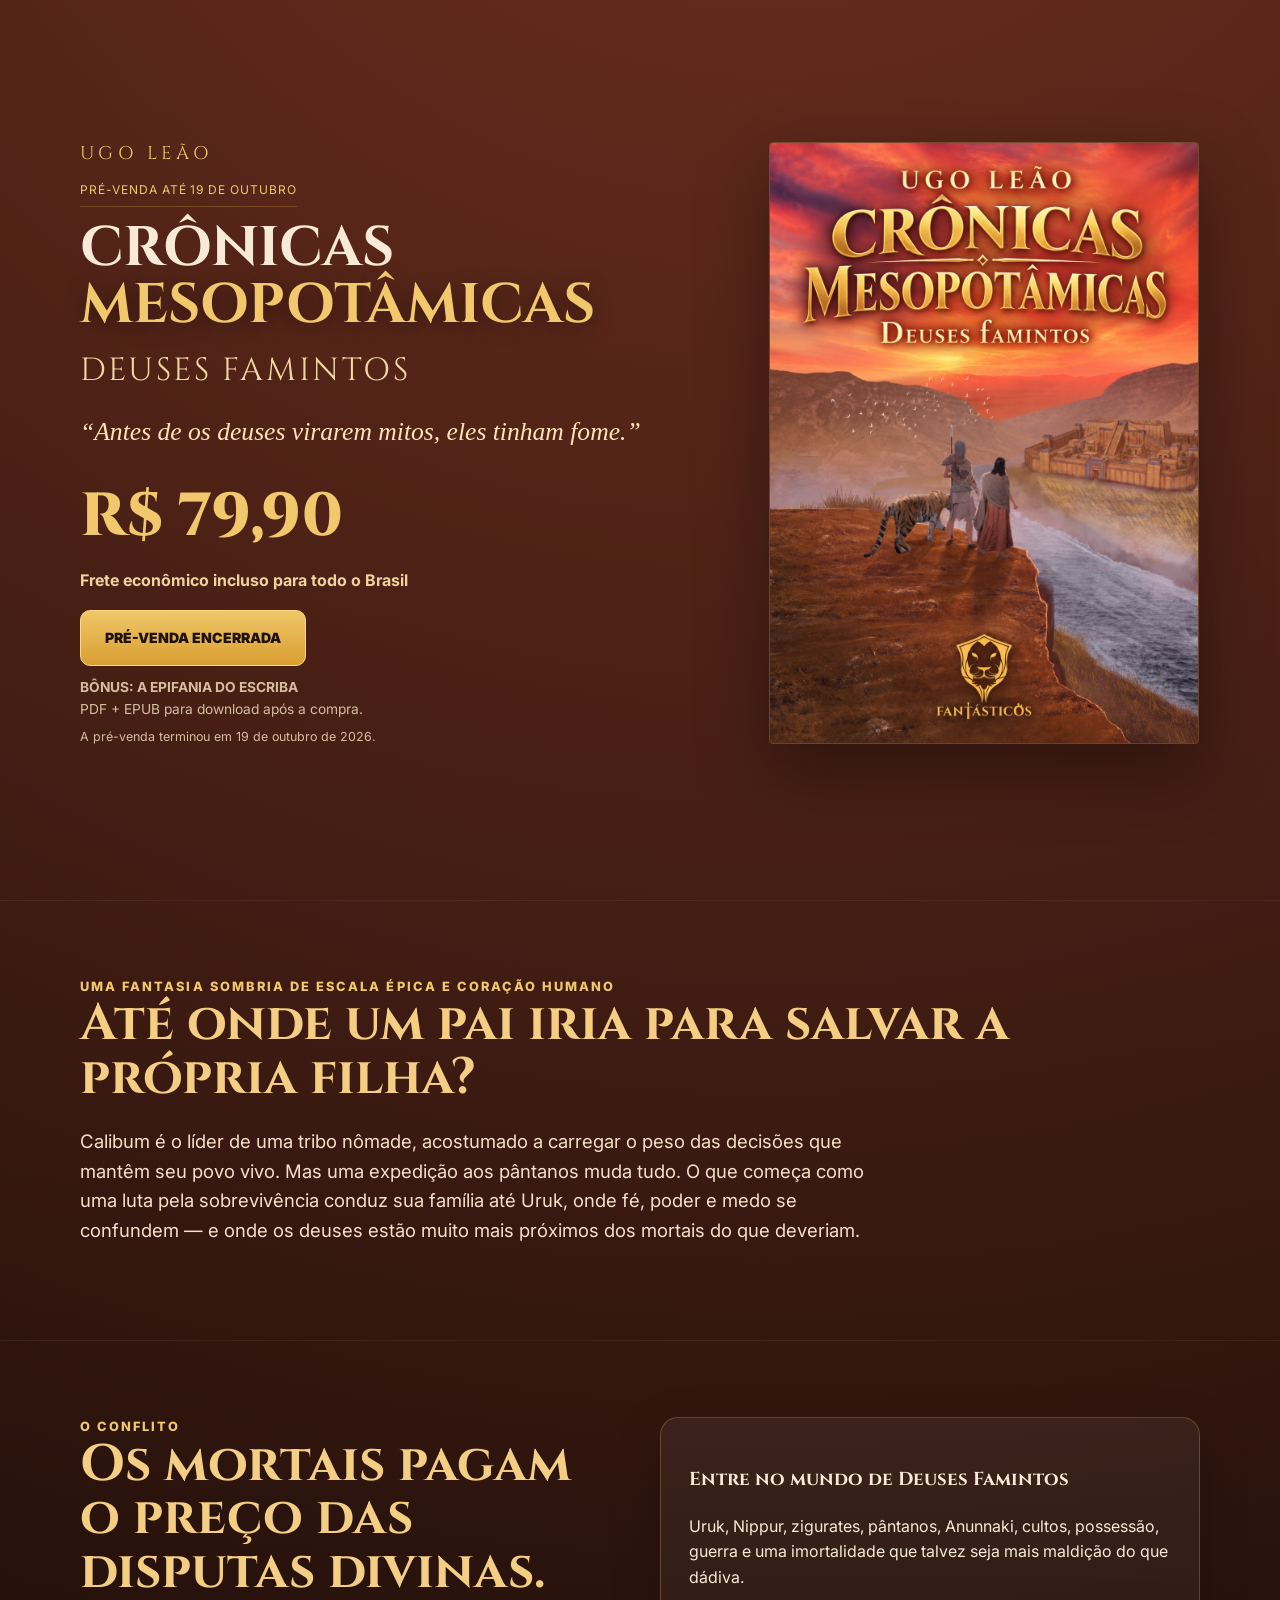
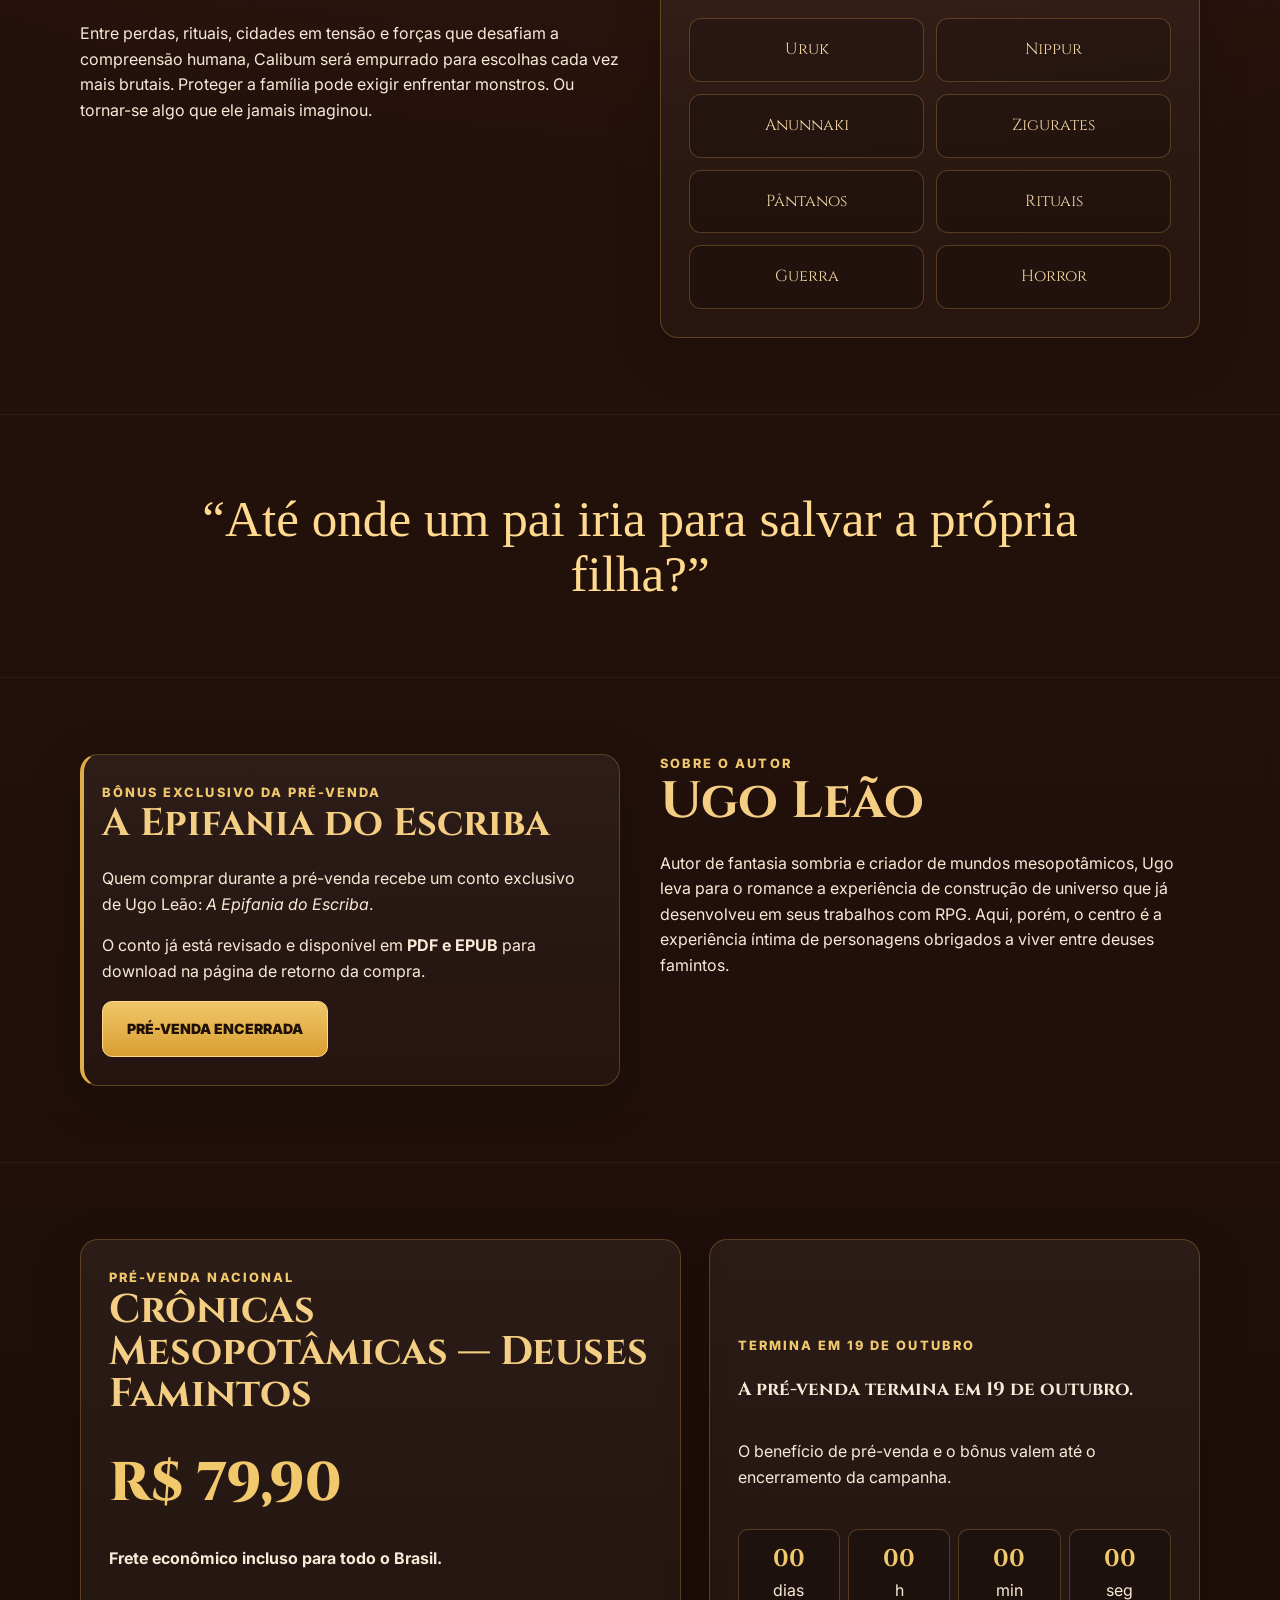
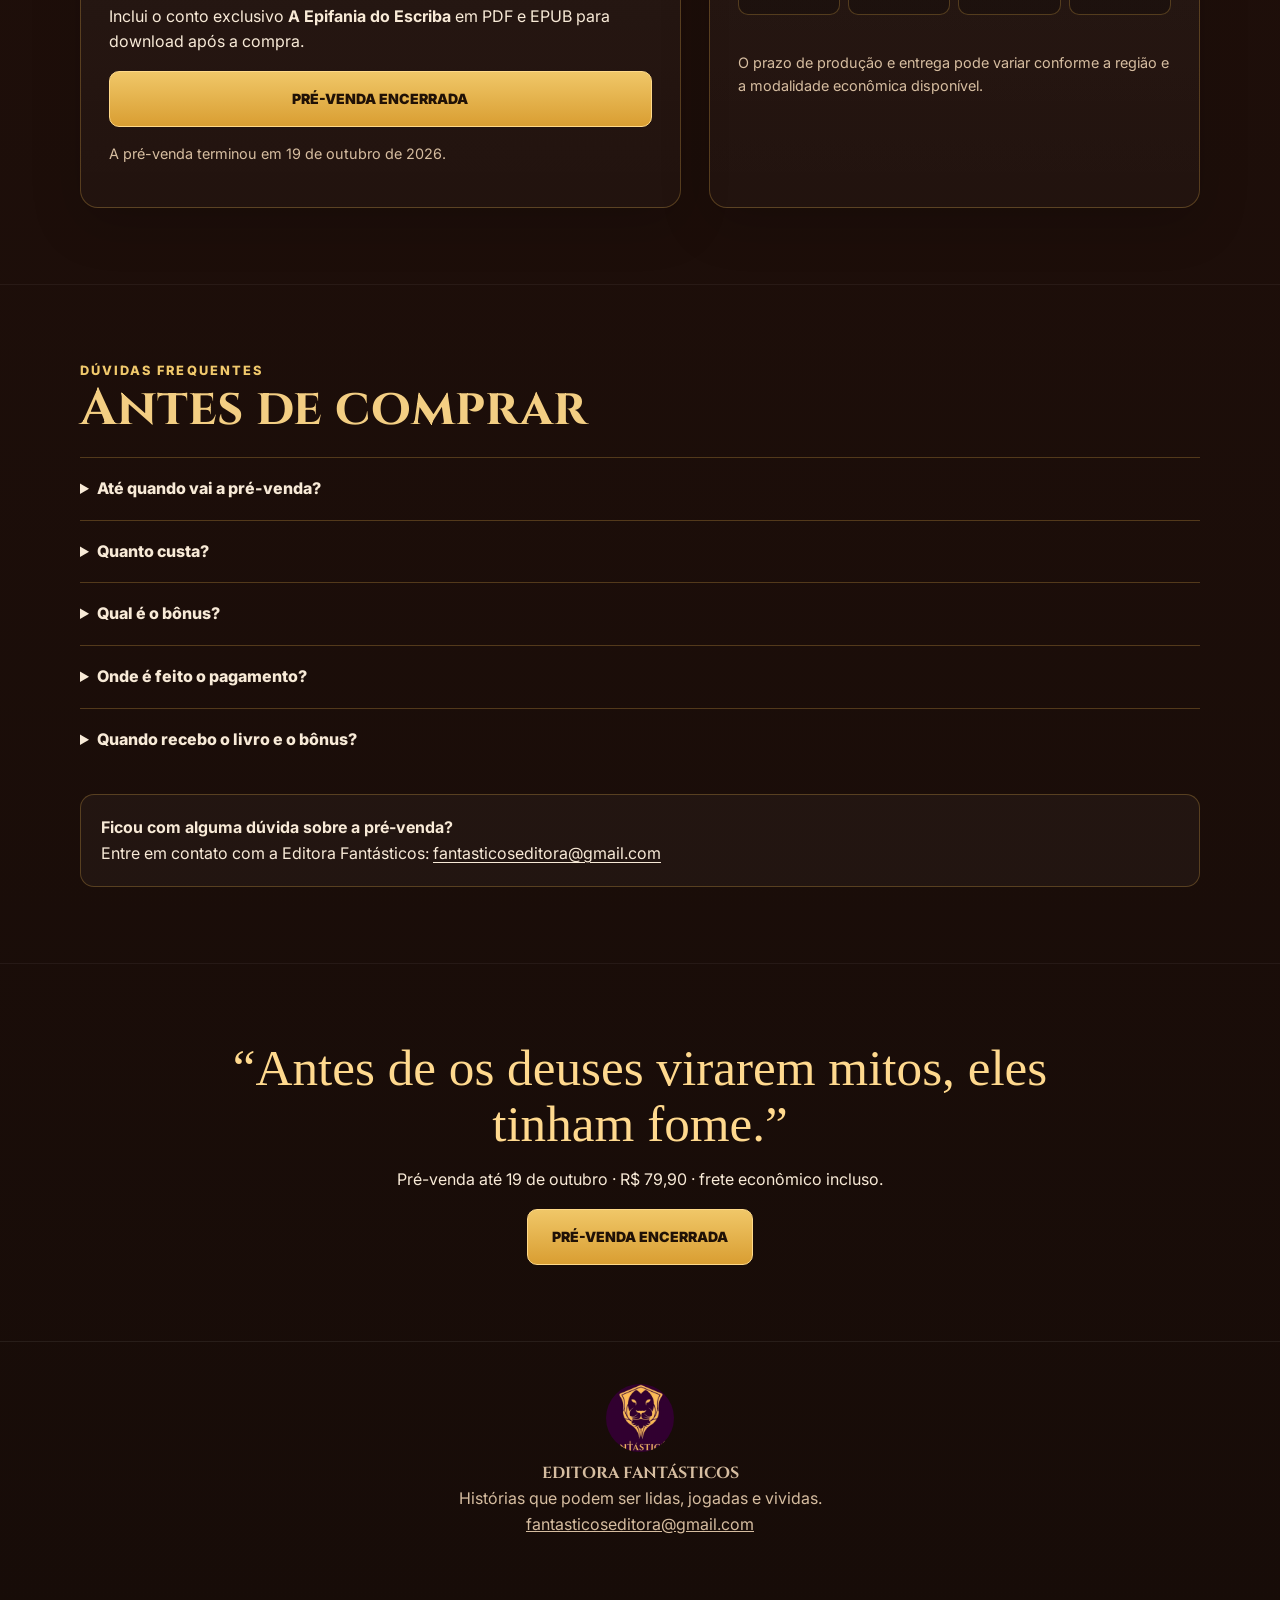
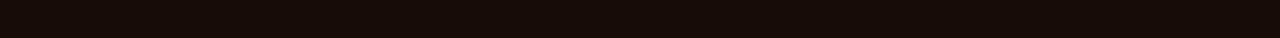
==== cronicas-mesopotamicas/index.html @ 2dbb1369 "Ativa checkout Mercado Pago e publica bônus revisado em PDF e EPUB" ====
<!doctype html>
<html lang="pt-BR">
<head>
  <meta charset="utf-8">
  <meta name="viewport" content="width=device-width,initial-scale=1">
  <title>Crônicas Mesopotâmicas — Deuses Famintos | Pré-venda</title>
  <meta name="description" content="Pré-venda de Crônicas Mesopotâmicas: Deuses Famintos, de Ugo Leão. R$ 79,90 com frete econômico incluso para todo o Brasil e conto exclusivo A Epifania do Escriba.">
  <meta property="og:title" content="Crônicas Mesopotâmicas — Deuses Famintos | Pré-venda">
  <meta property="og:description" content="Antes de os deuses virarem mitos, eles tinham fome. Pré-venda até 19 de outubro, com frete econômico incluso e conto exclusivo.">
  <meta property="og:type" content="website">
  <meta property="og:image" content="https://fantasticoseditora.github.io/livros/cronicas-mesopotamicas/referencias-oficiais/capa-aprovada-cronicas-mesopotamicas.png">
  <link rel="canonical" href="https://fantasticoseditora.github.io/livros/cronicas-mesopotamicas/">
  <meta property="og:url" content="https://fantasticoseditora.github.io/livros/cronicas-mesopotamicas/">
  <meta property="og:locale" content="pt_BR">
  <meta property="og:image:alt" content="Capa aprovada de Crônicas Mesopotâmicas — Deuses Famintos, de Ugo Leão">
  <meta name="twitter:card" content="summary_large_image">
  <link rel="icon" type="image/jpeg" href="./referencias-oficiais/logo-fantasticos-original.jpg">
  <link rel="stylesheet" href="./assets/styles.css">
</head>
<body>
  <header class="hero">
    <div class="wrap hero-grid">
      <div class="hero-copy">
        <div class="eyebrow author">UGO LEÃO</div>
        <p class="presale">PRÉ-VENDA ATÉ 19 DE OUTUBRO</p>
        <h1>Crônicas <span>Mesopotâmicas</span></h1>
        <p class="series">Deuses Famintos</p>
        <p class="hook">“Antes de os deuses virarem mitos, eles tinham fome.”</p>
        
        <div class="price">R$ 79,90</div>
        <div class="frete">Frete econômico incluso para todo o Brasil</div>
        <a class="cta" data-buy data-label="GARANTIR MEU EXEMPLAR — R$ 79,90" href="https://mpago.la/2rBm8qQ">GARANTIR MEU EXEMPLAR — R$ 79,90</a>
        <div class="subcta"><strong>BÔNUS: A EPIFANIA DO ESCRIBA</strong><br>PDF + EPUB para download após a compra.</div>
        <p class="hero-status" data-payment-status>Pagamento pelo Mercado Pago.</p>
      </div>
      <img width="1060" height="1484" fetchpriority="high" decoding="async" class="cover" src="./referencias-oficiais/capa-aprovada-cronicas-mesopotamicas.png" alt="Capa de Crônicas Mesopotâmicas — Deuses Famintos, de Ugo Leão">
    </div>
  </header>

  <main>
    <section>
      <div class="wrap">
        <div class="eyebrow">Uma fantasia sombria de escala épica e coração humano</div>
        <h2 class="section-title">Até onde um pai iria para salvar a própria filha?</h2>
        <p class="lead">Calibum é o líder de uma tribo nômade, acostumado a carregar o peso das decisões que mantêm seu povo vivo. Mas uma expedição aos pântanos muda tudo. O que começa como uma luta pela sobrevivência conduz sua família até Uruk, onde fé, poder e medo se confundem — e onde os deuses estão muito mais próximos dos mortais do que deveriam.</p>
      </div>
    </section>

    <section>
      <div class="wrap two">
        <div>
          <div class="eyebrow">O conflito</div>
          <h2 class="section-title">Os mortais pagam o preço das disputas divinas.</h2>
          <p>Entre perdas, rituais, cidades em tensão e forças que desafiam a compreensão humana, Calibum será empurrado para escolhas cada vez mais brutais. Proteger a família pode exigir enfrentar monstros. Ou tornar-se algo que ele jamais imaginou.</p>
        </div>
        <div class="card">
          <h3>Entre no mundo de Deuses Famintos</h3>
          <p>Uruk, Nippur, zigurates, pântanos, Anunnaki, cultos, possessão, guerra e uma imortalidade que talvez seja mais maldição do que dádiva.</p>
          <div class="world"><div>Uruk</div><div>Nippur</div><div>Anunnaki</div><div>Zigurates</div><div>Pântanos</div><div>Rituais</div><div>Guerra</div><div>Horror</div></div>
        </div>
      </div>
    </section>

    <section>
      <div class="wrap"><p class="quote">“Até onde um pai iria para salvar a própria filha?”</p></div>
    </section>

    <section>
      <div class="wrap two">
        <div class="card bonus">
          <div class="eyebrow">Bônus exclusivo da pré-venda</div>
          <h2 class="section-title" style="font-size:2.4rem">A Epifania do Escriba</h2>
          <p>Quem comprar durante a pré-venda recebe um conto exclusivo de Ugo Leão: <em>A Epifania do Escriba</em>.</p>
          <p>O conto já está revisado e disponível em <strong>PDF e EPUB</strong> para download na página de retorno da compra.</p>
          <a class="cta" data-buy data-label="GARANTIR MEU EXEMPLAR — R$ 79,90" href="https://mpago.la/2rBm8qQ">GARANTIR MEU EXEMPLAR — R$ 79,90</a>
        </div>
        <div>
          <div class="eyebrow">Sobre o autor</div>
          <h2 class="section-title">Ugo Leão</h2>
          <p>Autor de fantasia sombria e criador de mundos mesopotâmicos, Ugo leva para o romance a experiência de construção de universo que já desenvolveu em seus trabalhos com RPG. Aqui, porém, o centro é a experiência íntima de personagens obrigados a viver entre deuses famintos.</p>
        </div>
      </div>
    </section>

    <section id="pagamento">
      <div class="wrap offer">
        <div class="card">
          <div class="eyebrow">Pré-venda nacional</div>
          <h2 class="section-title" style="font-size:2.5rem">Crônicas Mesopotâmicas — Deuses Famintos</h2>
          <div class="offer-price">R$ 79,90</div>
          <p><strong>Frete econômico incluso para todo o Brasil.</strong></p>
          <p>Inclui o conto exclusivo <strong>A Epifania do Escriba</strong> em PDF e EPUB para download após a compra.</p>
          <a class="cta" data-buy data-label="COMPRAR NA PRÉ-VENDA — R$ 79,90" href="https://mpago.la/2rBm8qQ">COMPRAR NA PRÉ-VENDA — R$ 79,90</a>
          <p class="notice" data-payment-status></p>
        </div>
        <div class="card">
          <div class="eyebrow">Termina em 19 de outubro</div>
          <h3>A pré-venda termina em 19 de outubro.</h3>
          <p>O benefício de pré-venda e o bônus valem até o encerramento da campanha.</p>
          <div class="countdown" aria-label="Contagem regressiva">
            <div class="timebox"><strong data-days>00</strong>dias</div>
            <div class="timebox"><strong data-hours>00</strong>h</div>
            <div class="timebox"><strong data-minutes>00</strong>min</div>
            <div class="timebox"><strong data-seconds>00</strong>seg</div>
          </div>
          <p class="notice">O prazo de produção e entrega pode variar conforme a região e a modalidade econômica disponível.</p>
        </div>
      </div>
    </section>

    <section class="faq">
      <div class="wrap">
        <div class="eyebrow">Dúvidas frequentes</div>
        <h2 class="section-title">Antes de comprar</h2>
        <details><summary>Até quando vai a pré-venda?</summary><p>Até 19 de outubro de 2026.</p></details>
        <details><summary>Quanto custa?</summary><p>R$ 79,90, com frete econômico incluso para todo o Brasil.</p></details>
        <details><summary>Qual é o bônus?</summary><p>O conto exclusivo <em>A Epifania do Escriba</em>, de Ugo Leão, em PDF e EPUB para download após a compra.</p></details>
        <details><summary>Onde é feito o pagamento?</summary><p>O pagamento será processado pelo Mercado Pago. Esta página não recebe nem armazena dados de cartão.</p></details>
        <details><summary>Quando recebo o livro e o bônus?</summary><p>O prazo de produção e entrega pode variar conforme a região e a modalidade econômica disponível. O conto já está disponível em PDF e EPUB na página de retorno da compra. Guarde o endereço dessa página para acessar os arquivos.</p></details>
        <div class="contact"><strong>Ficou com alguma dúvida sobre a pré-venda?</strong><br>Entre em contato com a Editora Fantásticos: <a href="mailto:fantasticoseditora@gmail.com">fantasticoseditora@gmail.com</a></div>
      </div>
    </section>

    <section>
      <div class="wrap" style="text-align:center">
        <p class="quote">“Antes de os deuses virarem mitos, eles tinham fome.”</p>
        <p>Pré-venda até 19 de outubro · R$ 79,90 · frete econômico incluso.</p>
        <a class="cta" data-buy data-label="QUERO ENTRAR EM CRÔNICAS MESOPOTÂMICAS" href="https://mpago.la/2rBm8qQ">QUERO ENTRAR EM CRÔNICAS MESOPOTÂMICAS</a>
      </div>
    </section>
  </main>

  <footer><div class="wrap"><img class="footer-logo" src="./referencias-oficiais/logo-fantasticos-original.jpg" width="68" height="68" alt="Logo original da Editora Fantásticos" loading="lazy"><br><strong class="cinzel">EDITORA FANTÁSTICOS</strong><br>Histórias que podem ser lidas, jogadas e vividas.<br><a href="mailto:fantasticoseditora@gmail.com">fantasticoseditora@gmail.com</a></div></footer>
  <div class="sticky"><a class="cta" data-buy data-label="COMPRAR — R$ 79,90" href="https://mpago.la/2rBm8qQ">COMPRAR — R$ 79,90</a></div>
  <script src="./assets/app.js"></script>
</body>
</html>
---- cronicas-mesopotamicas/assets/styles.css ----
@import url('https://fonts.googleapis.com/css2?family=Cinzel:wght@400;600;700;800&family=Inter:wght@400;500;600;700;800&display=swap');
:root{--bg:#170c08;--bg2:#2b130d;--paper:#f4e2c0;--text:#f8ead7;--muted:#d6bda0;--gold:#e0ad48;--gold2:#f1c96c;--rust:#a14325;--line:rgba(224,173,72,.28);--shadow:0 24px 70px rgba(0,0,0,.38)}
*{box-sizing:border-box}html{scroll-behavior:smooth}body{margin:0;background:radial-gradient(circle at 60% -10%,#713020 0,transparent 42%),linear-gradient(180deg,var(--bg2),var(--bg));color:var(--text);font-family:Inter,system-ui,sans-serif;line-height:1.6}a{color:inherit}.wrap{width:min(1120px,calc(100% - 32px));margin:auto}.cinzel,h1,h2,h3{font-family:Cinzel,Georgia,serif}.eyebrow{letter-spacing:.16em;text-transform:uppercase;color:var(--gold2);font-weight:800;font-size:.8rem}.hero{min-height:92vh;display:flex;align-items:center;padding:56px 0 72px}.hero-grid{display:grid;grid-template-columns:1.05fr .75fr;gap:56px;align-items:center}.hero h1{font-size:clamp(2.5rem,6vw,5.2rem);line-height:.92;margin:.35rem 0 .65rem;text-transform:uppercase;text-wrap:balance}.hero h1 span{display:block;color:var(--gold2);text-shadow:0 4px 20px rgba(0,0,0,.4)}.series{font-family:Cinzel,serif;font-size:clamp(1.25rem,2.5vw,2rem);color:#f3d7a3;margin:0 0 1rem}.hook{font-family:Georgia,serif;font-size:clamp(1.25rem,2.3vw,1.8rem);font-style:italic;max-width:680px;color:#ffe3b5}.meta-row{display:flex;flex-wrap:wrap;gap:10px;margin:24px 0 18px}.pill{border:1px solid var(--line);background:rgba(255,255,255,.04);padding:8px 12px;border-radius:999px;font-size:.92rem}.price{font-family:Cinzel,serif;font-size:clamp(2.1rem,5vw,3.8rem);font-weight:800;color:var(--gold2);margin:.3rem 0 0}.frete{font-weight:700;color:#f0d39e;margin:.1rem 0 1rem}.cta{display:inline-flex;align-items:center;justify-content:center;gap:10px;padding:16px 24px;border-radius:10px;background:linear-gradient(180deg,#f0c768,#d99e32);color:#201106;text-decoration:none;font-weight:900;border:1px solid #ffd989;box-shadow:0 12px 30px rgba(209,145,31,.25);transition:.2s transform,.2s filter}.cta:hover{transform:translateY(-2px);filter:brightness(1.06)}.cta[aria-disabled="true"]{opacity:.55;pointer-events:none;filter:grayscale(.15)}.subcta{font-size:.86rem;color:var(--muted);margin-top:10px}.cover{width:100%;max-width:430px;justify-self:center;border-radius:4px;box-shadow:var(--shadow);border:1px solid rgba(255,220,153,.18)}section{padding:76px 0;border-top:1px solid rgba(255,255,255,.05)}.section-title{font-size:clamp(2rem,4vw,3.4rem);line-height:1.05;margin:0 0 22px;color:#f3ce83}.lead{font-size:1.16rem;color:#f5e1c8;max-width:820px}.two{display:grid;grid-template-columns:1fr 1fr;gap:40px}.card{background:linear-gradient(180deg,rgba(255,255,255,.055),rgba(255,255,255,.025));border:1px solid var(--line);border-radius:18px;padding:28px;box-shadow:0 16px 50px rgba(0,0,0,.17)}.quote{font-family:Georgia,serif;font-size:clamp(1.9rem,4vw,3.5rem);line-height:1.08;text-align:center;max-width:900px;margin:0 auto;color:#ffd98e}.world{display:grid;grid-template-columns:repeat(4,1fr);gap:12px;margin-top:28px}.world div{padding:18px 14px;border:1px solid var(--line);border-radius:12px;text-align:center;background:rgba(0,0,0,.18);font-family:Cinzel,serif;color:#f2d6a4}.offer{display:grid;grid-template-columns:1.1fr .9fr;gap:28px;align-items:stretch}.offer .card{display:flex;flex-direction:column;justify-content:center}.offer-price{font-family:Cinzel,serif;font-size:3.4rem;color:var(--gold2);font-weight:800;margin:.2rem 0}.bonus{border-left:4px solid var(--gold);padding-left:18px}.countdown{display:flex;gap:12px;flex-wrap:wrap;margin:22px 0}.timebox{min-width:76px;padding:12px;border:1px solid var(--line);border-radius:10px;background:rgba(0,0,0,.2);text-align:center}.timebox strong{display:block;font-family:Cinzel,serif;font-size:1.5rem;color:var(--gold2)}.faq details{border-top:1px solid var(--line);padding:18px 0}.faq summary{cursor:pointer;font-weight:800}.contact{margin-top:24px;padding:20px;border:1px solid var(--line);border-radius:14px;background:rgba(255,255,255,.035)}footer{padding:42px 0 100px;border-top:1px solid rgba(255,255,255,.07);color:var(--muted);text-align:center}.sticky{display:none;position:fixed;left:12px;right:12px;bottom:12px;z-index:40}.sticky .cta{width:100%;box-shadow:0 10px 40px rgba(0,0,0,.45)}.notice{font-size:.9rem;color:var(--muted)}@media(max-width:820px){.hero{padding-top:32px}.hero-grid,.two,.offer{grid-template-columns:1fr}.hero-grid{gap:28px}.hero-copy{order:1}.cover{order:2;max-width:330px}.world{grid-template-columns:1fr 1fr}.sticky{display:block}footer{padding-bottom:110px}.hero h1{font-size:clamp(2.35rem,12vw,4rem)}}@media(max-width:430px){.wrap{width:min(100% - 22px,1120px)}.world{grid-template-columns:1fr}.cta{width:100%;padding:15px 16px}.meta-row{gap:7px}.pill{font-size:.8rem}.hero{min-height:auto}.cover{max-width:290px}}
/* Refinamentos de leitura, estados de compra e primeira tela. */
.hero h1{font-size:clamp(2rem,4.35vw,4rem);line-height:1.02}
.hero-grid{grid-template-columns:minmax(0,1.2fr) minmax(0,.8fr);gap:40px}
.hero{min-height:100svh;padding:30px 0 44px}
.hero-copy{min-width:0}
.author{font-family:Cinzel,Georgia,serif;font-weight:400;font-size:1.15rem;letter-spacing:.24em}
.presale{display:inline-block;color:var(--gold2);font-size:.75rem;letter-spacing:.08em;border-bottom:1px solid var(--line);padding-bottom:7px;margin:12px 0 8px}
.series{font-weight:400;letter-spacing:.08em;text-transform:uppercase}
.hook{margin:16px 0;font-size:clamp(1.2rem,2vw,1.7rem)}
.hero-status{font-size:.78rem;color:var(--muted);margin:7px 0 0}
.cta{font-size:.88rem;max-width:100%;text-align:center;min-height:52px}
.cta[aria-disabled="true"]{opacity:1;filter:none;cursor:default;pointer-events:auto;box-shadow:none}
.cta[aria-disabled="true"]:hover{transform:none;filter:none}
.cover{height:auto;display:block}
.footer-logo{object-fit:contain;border-radius:50%}
.contact a{overflow-wrap:anywhere;text-underline-offset:3px}
.card{min-width:0}
.section-title{overflow-wrap:break-word}
.world{grid-template-columns:repeat(2,minmax(0,1fr))}
.timebox{min-width:0;flex:1;padding:10px 8px}
.countdown{gap:8px;flex-wrap:nowrap}
.faq summary:focus-visible,a:focus-visible{outline:3px solid var(--gold2);outline-offset:5px}
.sticky{background:var(--bg);padding:6px;left:0;right:0;bottom:0;padding-bottom:max(6px,env(safe-area-inset-bottom));border-top:1px solid var(--line)}
@media(max-width:820px){
 .hero-grid,.two,.offer{grid-template-columns:minmax(0,1fr)}
 .hero h1{font-size:clamp(1.65rem,7.3vw,3.7rem)}
 .hero{min-height:auto;padding:22px 0 40px}
 .hero-grid{gap:30px}
 .hero-copy{order:1}
 .cover{order:2;max-width:300px}
 .author{font-size:1rem}
 .presale{margin:8px 0;font-size:.7rem}
 .series{font-size:1.15rem;margin-bottom:10px}
 .hook{font-size:1.18rem;line-height:1.4;margin:12px 0}
 .price{font-size:2.55rem;line-height:1.3}
 .frete{font-size:.84rem;line-height:1.4;margin:4px 0 12px;text-transform:uppercase}
 .subcta{font-size:.76rem;line-height:1.5;margin-top:10px}
 .card{padding:22px}
 section{padding:48px 0}
 .sticky{display:block}
 .world{grid-template-columns:repeat(2,minmax(0,1fr))}
}
@media(max-width:430px){
 .wrap{width:calc(100% - 32px)}
 .cta{font-size:.76rem;letter-spacing:0;padding:13px 10px}
 .cover{max-width:260px}
 .offer-price{font-size:2.8rem}
}
@media(prefers-reduced-motion:reduce){html{scroll-behavior:auto}.cta{transition:none}}
h1,h2,h3{font-weight:700}

.download-actions{display:flex;flex-wrap:wrap;justify-content:center;gap:14px;margin:28px 0}.download-actions .cta{flex:1 1 210px;max-width:320px;min-height:52px}
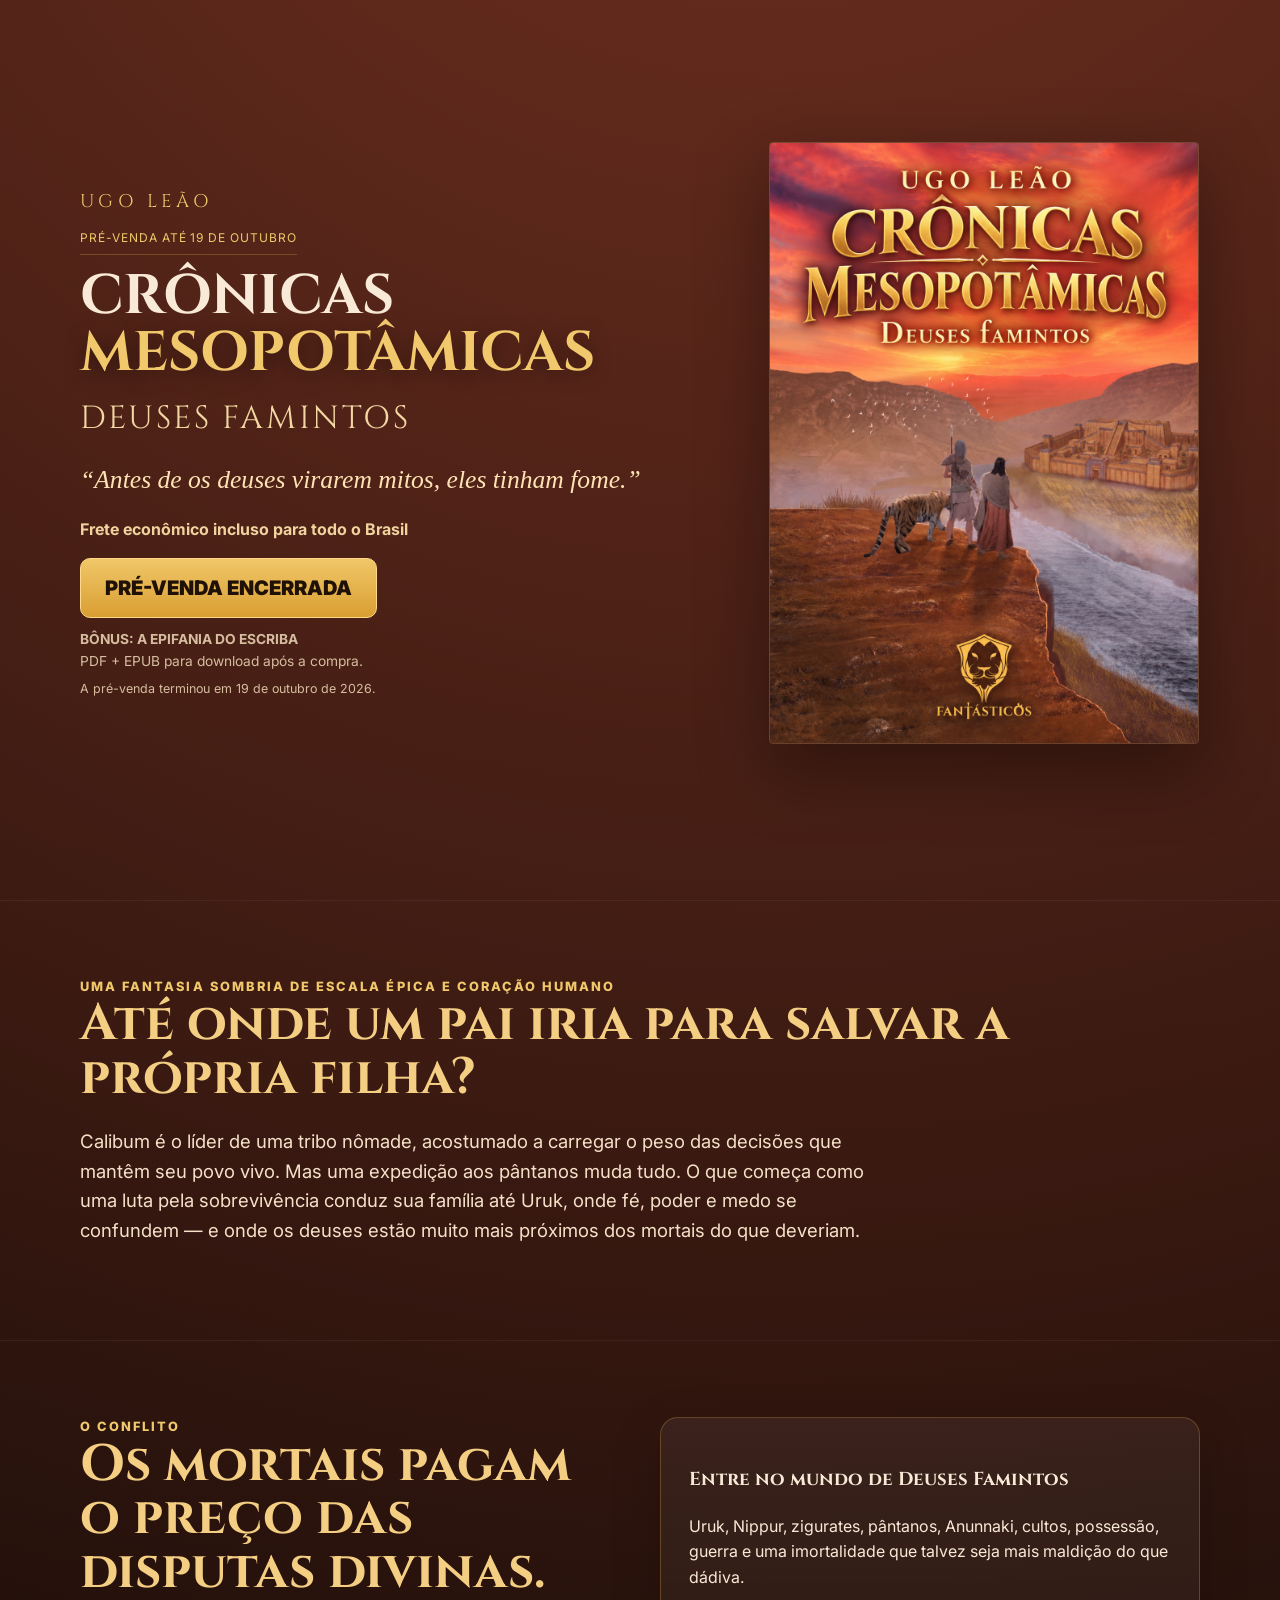
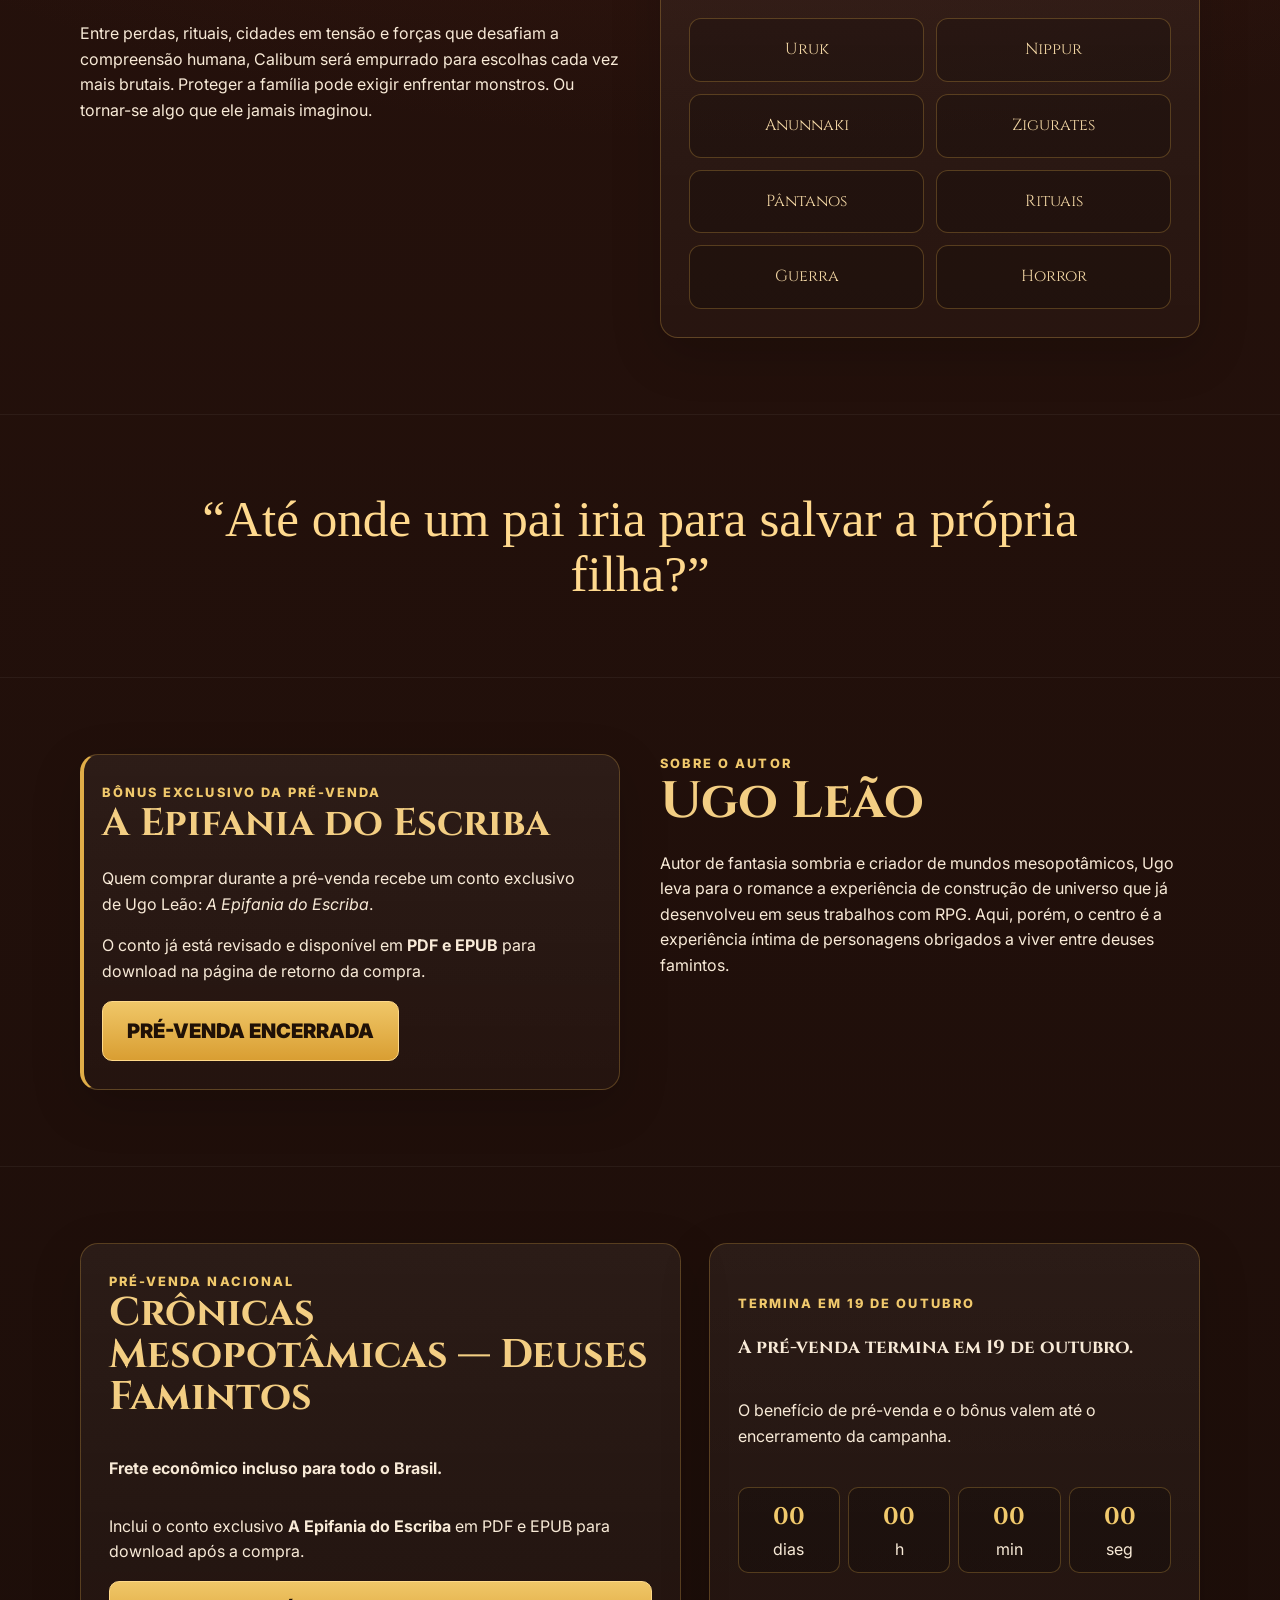
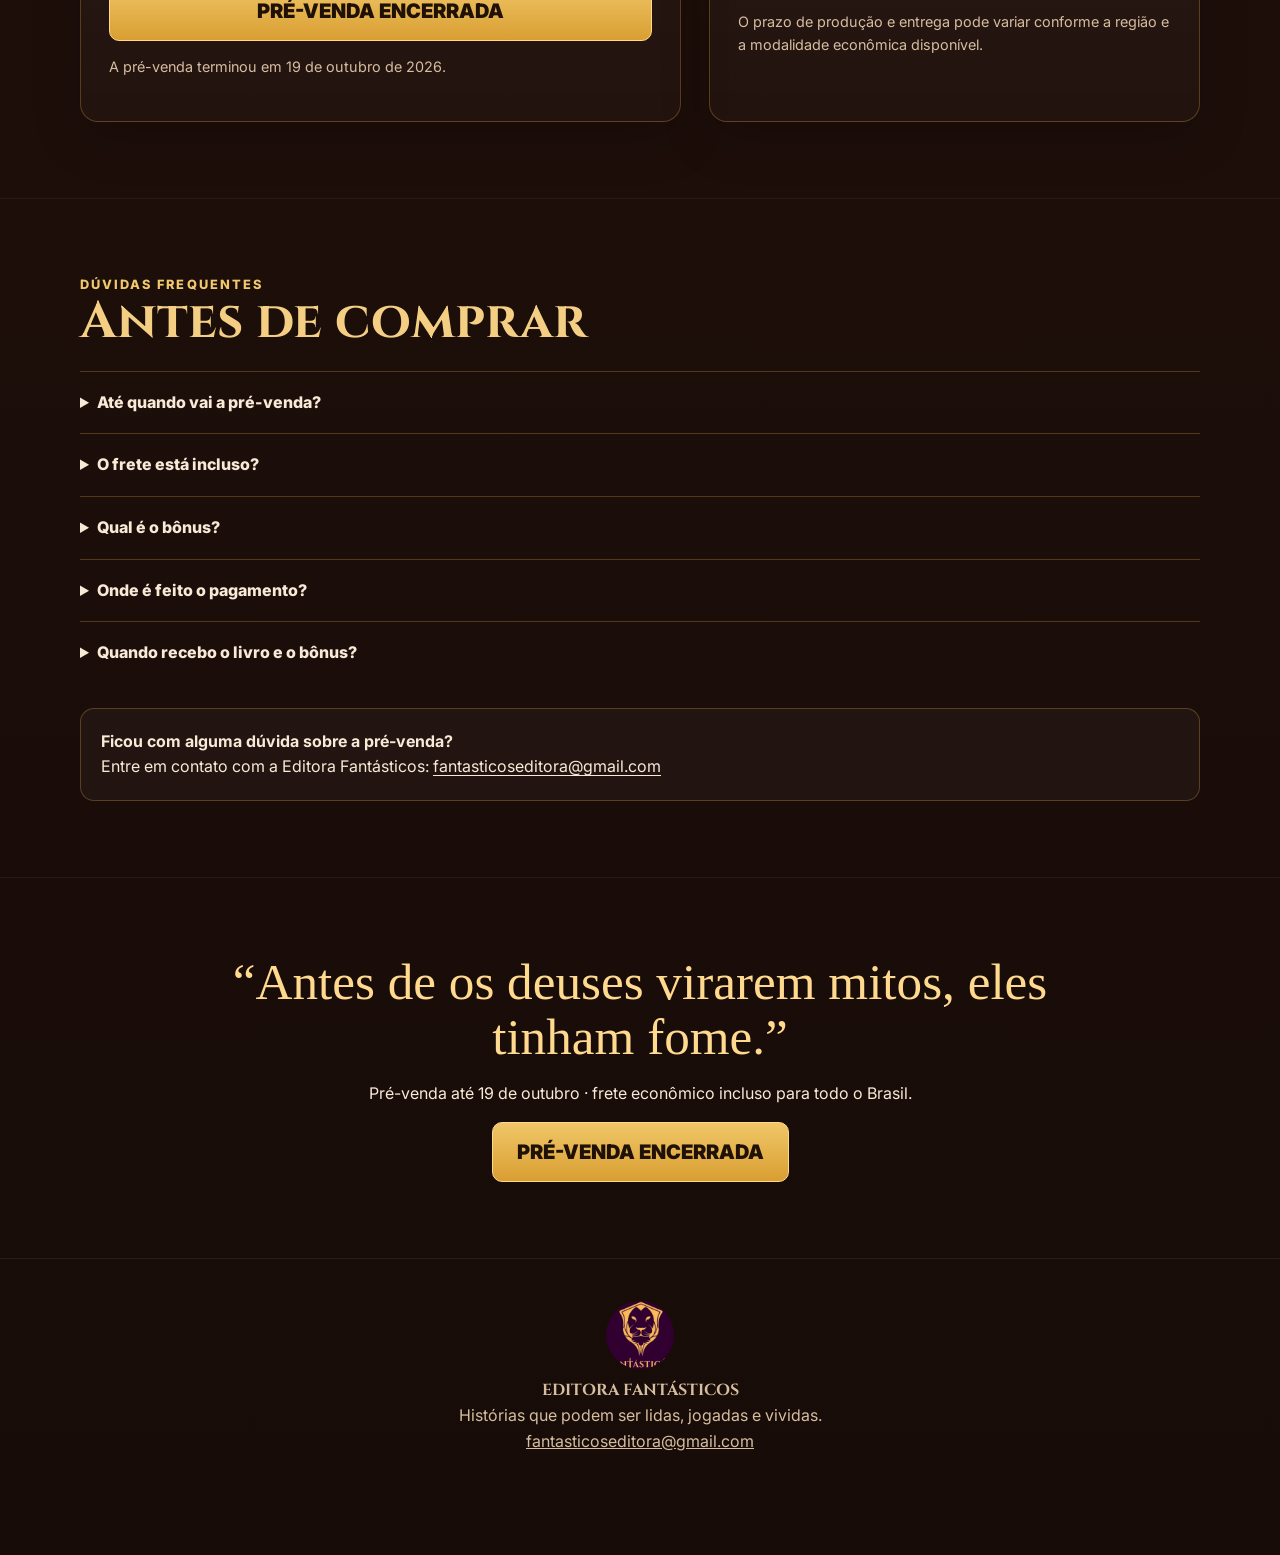
==== commit 8da91bb9: "Retira preços da landing e amplia fonte dos botões de compra" ====
--- a/cronicas-mesopotamicas/index.html
+++ b/cronicas-mesopotamicas/index.html
@@ -4,7 +4,7 @@
   <meta charset="utf-8">
   <meta name="viewport" content="width=device-width,initial-scale=1">
   <title>Crônicas Mesopotâmicas — Deuses Famintos | Pré-venda</title>
-  <meta name="description" content="Pré-venda de Crônicas Mesopotâmicas: Deuses Famintos, de Ugo Leão. R$ 79,90 com frete econômico incluso para todo o Brasil e conto exclusivo A Epifania do Escriba.">
+  <meta name="description" content="Pré-venda de Crônicas Mesopotâmicas: Deuses Famintos, de Ugo Leão, com frete econômico incluso para todo o Brasil e conto exclusivo A Epifania do Escriba.">
   <meta property="og:title" content="Crônicas Mesopotâmicas — Deuses Famintos | Pré-venda">
   <meta property="og:description" content="Antes de os deuses virarem mitos, eles tinham fome. Pré-venda até 19 de outubro, com frete econômico incluso e conto exclusivo.">
   <meta property="og:type" content="website">
@@ -15,7 +15,7 @@
   <meta property="og:image:alt" content="Capa aprovada de Crônicas Mesopotâmicas — Deuses Famintos, de Ugo Leão">
   <meta name="twitter:card" content="summary_large_image">
   <link rel="icon" type="image/jpeg" href="./referencias-oficiais/logo-fantasticos-original.jpg">
-  <link rel="stylesheet" href="./assets/styles.css">
+  <link rel="stylesheet" href="./assets/styles.css?v=20261007-3">
 </head>
 <body>
   <header class="hero">
@@ -27,9 +27,8 @@
         <p class="series">Deuses Famintos</p>
         <p class="hook">“Antes de os deuses virarem mitos, eles tinham fome.”</p>
         
-        <div class="price">R$ 79,90</div>
         <div class="frete">Frete econômico incluso para todo o Brasil</div>
-        <a class="cta" data-buy data-label="GARANTIR MEU EXEMPLAR — R$ 79,90" href="https://mpago.la/2rBm8qQ">GARANTIR MEU EXEMPLAR — R$ 79,90</a>
+        <a class="cta" data-buy data-label="GARANTIR MEU EXEMPLAR" href="https://mpago.la/2rBm8qQ">GARANTIR MEU EXEMPLAR</a>
         <div class="subcta"><strong>BÔNUS: A EPIFANIA DO ESCRIBA</strong><br>PDF + EPUB para download após a compra.</div>
         <p class="hero-status" data-payment-status>Pagamento pelo Mercado Pago.</p>
       </div>
@@ -72,7 +71,7 @@
           <h2 class="section-title" style="font-size:2.4rem">A Epifania do Escriba</h2>
           <p>Quem comprar durante a pré-venda recebe um conto exclusivo de Ugo Leão: <em>A Epifania do Escriba</em>.</p>
           <p>O conto já está revisado e disponível em <strong>PDF e EPUB</strong> para download na página de retorno da compra.</p>
-          <a class="cta" data-buy data-label="GARANTIR MEU EXEMPLAR — R$ 79,90" href="https://mpago.la/2rBm8qQ">GARANTIR MEU EXEMPLAR — R$ 79,90</a>
+          <a class="cta" data-buy data-label="GARANTIR MEU EXEMPLAR" href="https://mpago.la/2rBm8qQ">GARANTIR MEU EXEMPLAR</a>
         </div>
         <div>
           <div class="eyebrow">Sobre o autor</div>
@@ -87,10 +86,9 @@
         <div class="card">
           <div class="eyebrow">Pré-venda nacional</div>
           <h2 class="section-title" style="font-size:2.5rem">Crônicas Mesopotâmicas — Deuses Famintos</h2>
-          <div class="offer-price">R$ 79,90</div>
           <p><strong>Frete econômico incluso para todo o Brasil.</strong></p>
           <p>Inclui o conto exclusivo <strong>A Epifania do Escriba</strong> em PDF e EPUB para download após a compra.</p>
-          <a class="cta" data-buy data-label="COMPRAR NA PRÉ-VENDA — R$ 79,90" href="https://mpago.la/2rBm8qQ">COMPRAR NA PRÉ-VENDA — R$ 79,90</a>
+          <a class="cta" data-buy data-label="COMPRAR NA PRÉ-VENDA" href="https://mpago.la/2rBm8qQ">COMPRAR NA PRÉ-VENDA</a>
           <p class="notice" data-payment-status></p>
         </div>
         <div class="card">
@@ -113,7 +111,7 @@
         <div class="eyebrow">Dúvidas frequentes</div>
         <h2 class="section-title">Antes de comprar</h2>
         <details><summary>Até quando vai a pré-venda?</summary><p>Até 19 de outubro de 2026.</p></details>
-        <details><summary>Quanto custa?</summary><p>R$ 79,90, com frete econômico incluso para todo o Brasil.</p></details>
+        <details><summary>O frete está incluso?</summary><p>Sim. O frete econômico está incluso para todo o Brasil.</p></details>
         <details><summary>Qual é o bônus?</summary><p>O conto exclusivo <em>A Epifania do Escriba</em>, de Ugo Leão, em PDF e EPUB para download após a compra.</p></details>
         <details><summary>Onde é feito o pagamento?</summary><p>O pagamento será processado pelo Mercado Pago. Esta página não recebe nem armazena dados de cartão.</p></details>
         <details><summary>Quando recebo o livro e o bônus?</summary><p>O prazo de produção e entrega pode variar conforme a região e a modalidade econômica disponível. O conto já está disponível em PDF e EPUB na página de retorno da compra. Guarde o endereço dessa página para acessar os arquivos.</p></details>
@@ -124,14 +122,14 @@
     <section>
       <div class="wrap" style="text-align:center">
         <p class="quote">“Antes de os deuses virarem mitos, eles tinham fome.”</p>
-        <p>Pré-venda até 19 de outubro · R$ 79,90 · frete econômico incluso.</p>
-        <a class="cta" data-buy data-label="QUERO ENTRAR EM CRÔNICAS MESOPOTÂMICAS" href="https://mpago.la/2rBm8qQ">QUERO ENTRAR EM CRÔNICAS MESOPOTÂMICAS</a>
+        <p>Pré-venda até 19 de outubro · frete econômico incluso para todo o Brasil.</p>
+        <a class="cta" data-buy data-label="GARANTIR MEU EXEMPLAR" href="https://mpago.la/2rBm8qQ">GARANTIR MEU EXEMPLAR</a>
       </div>
     </section>
   </main>
 
   <footer><div class="wrap"><img class="footer-logo" src="./referencias-oficiais/logo-fantasticos-original.jpg" width="68" height="68" alt="Logo original da Editora Fantásticos" loading="lazy"><br><strong class="cinzel">EDITORA FANTÁSTICOS</strong><br>Histórias que podem ser lidas, jogadas e vividas.<br><a href="mailto:fantasticoseditora@gmail.com">fantasticoseditora@gmail.com</a></div></footer>
-  <div class="sticky"><a class="cta" data-buy data-label="COMPRAR — R$ 79,90" href="https://mpago.la/2rBm8qQ">COMPRAR — R$ 79,90</a></div>
-  <script src="./assets/app.js"></script>
+  <div class="sticky"><a class="cta" data-buy data-label="GARANTIR MEU EXEMPLAR" href="https://mpago.la/2rBm8qQ">GARANTIR MEU EXEMPLAR</a></div>
+  <script src="./assets/app.js?v=20261007-2"></script>
 </body>
 </html>
--- a/cronicas-mesopotamicas/assets/styles.css
+++ b/cronicas-mesopotamicas/assets/styles.css
@@ -53,3 +53,7 @@
 h1,h2,h3{font-weight:700}
 
 .download-actions{display:flex;flex-wrap:wrap;justify-content:center;gap:14px;margin:28px 0}.download-actions .cta{flex:1 1 210px;max-width:320px;min-height:52px}
+
+/* Botões de compra com leitura ampliada; preço exibido no checkout. */
+.cta[data-buy]{font-size:1.25rem;line-height:1.3;min-height:60px}
+@media(max-width:820px){.cta[data-buy]{font-size:1.125rem}}
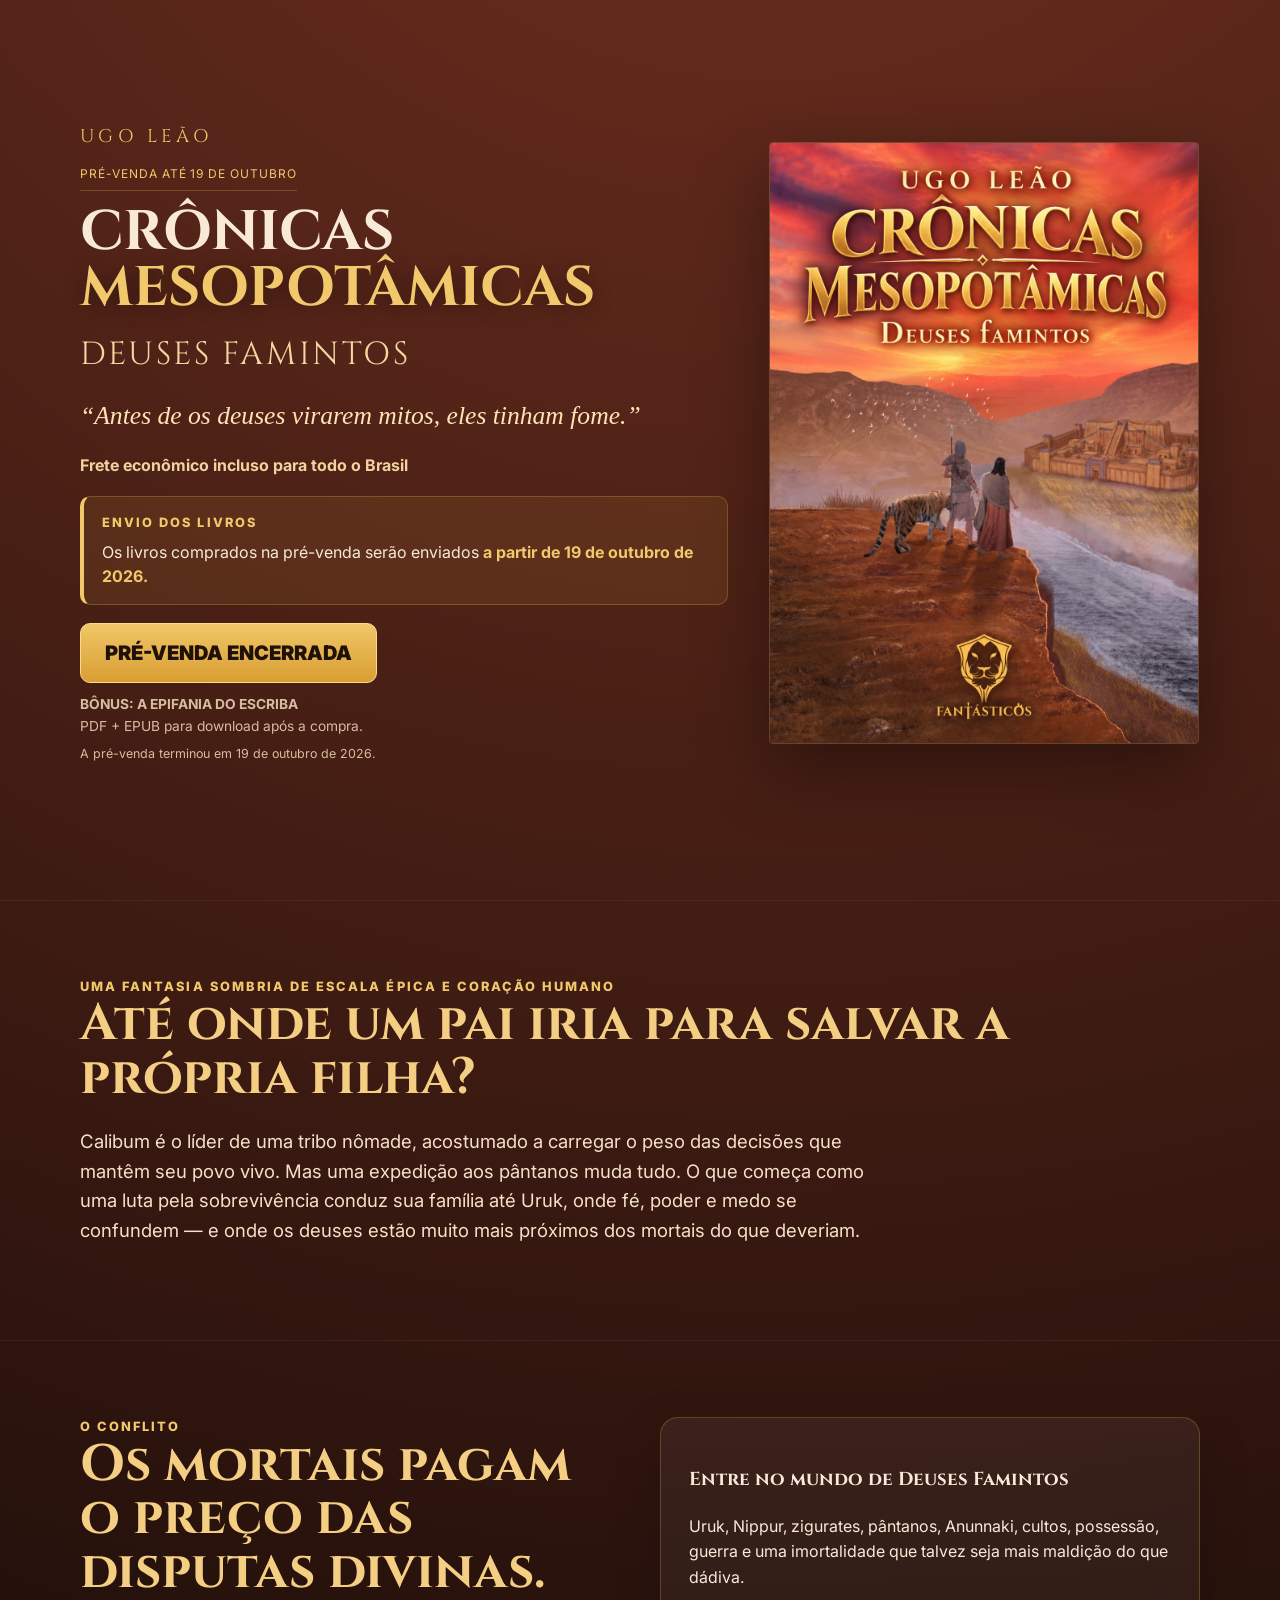
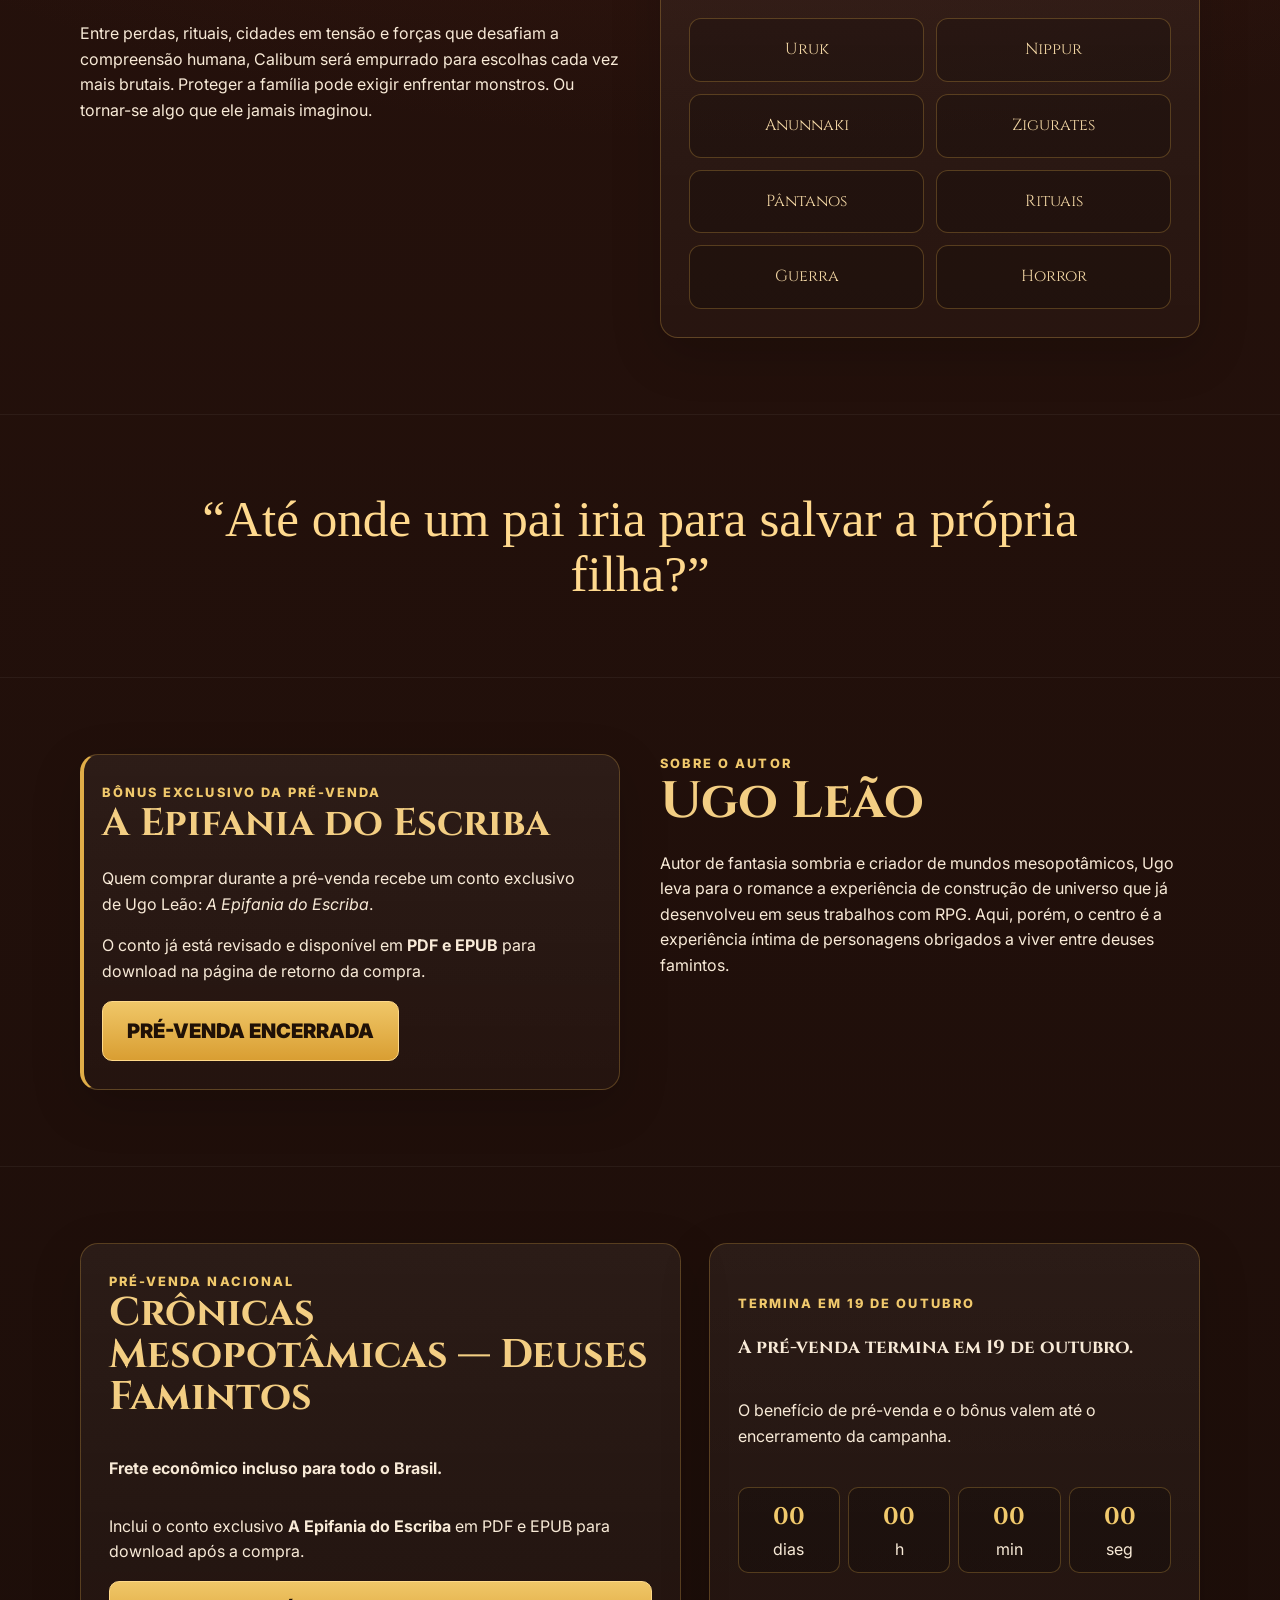
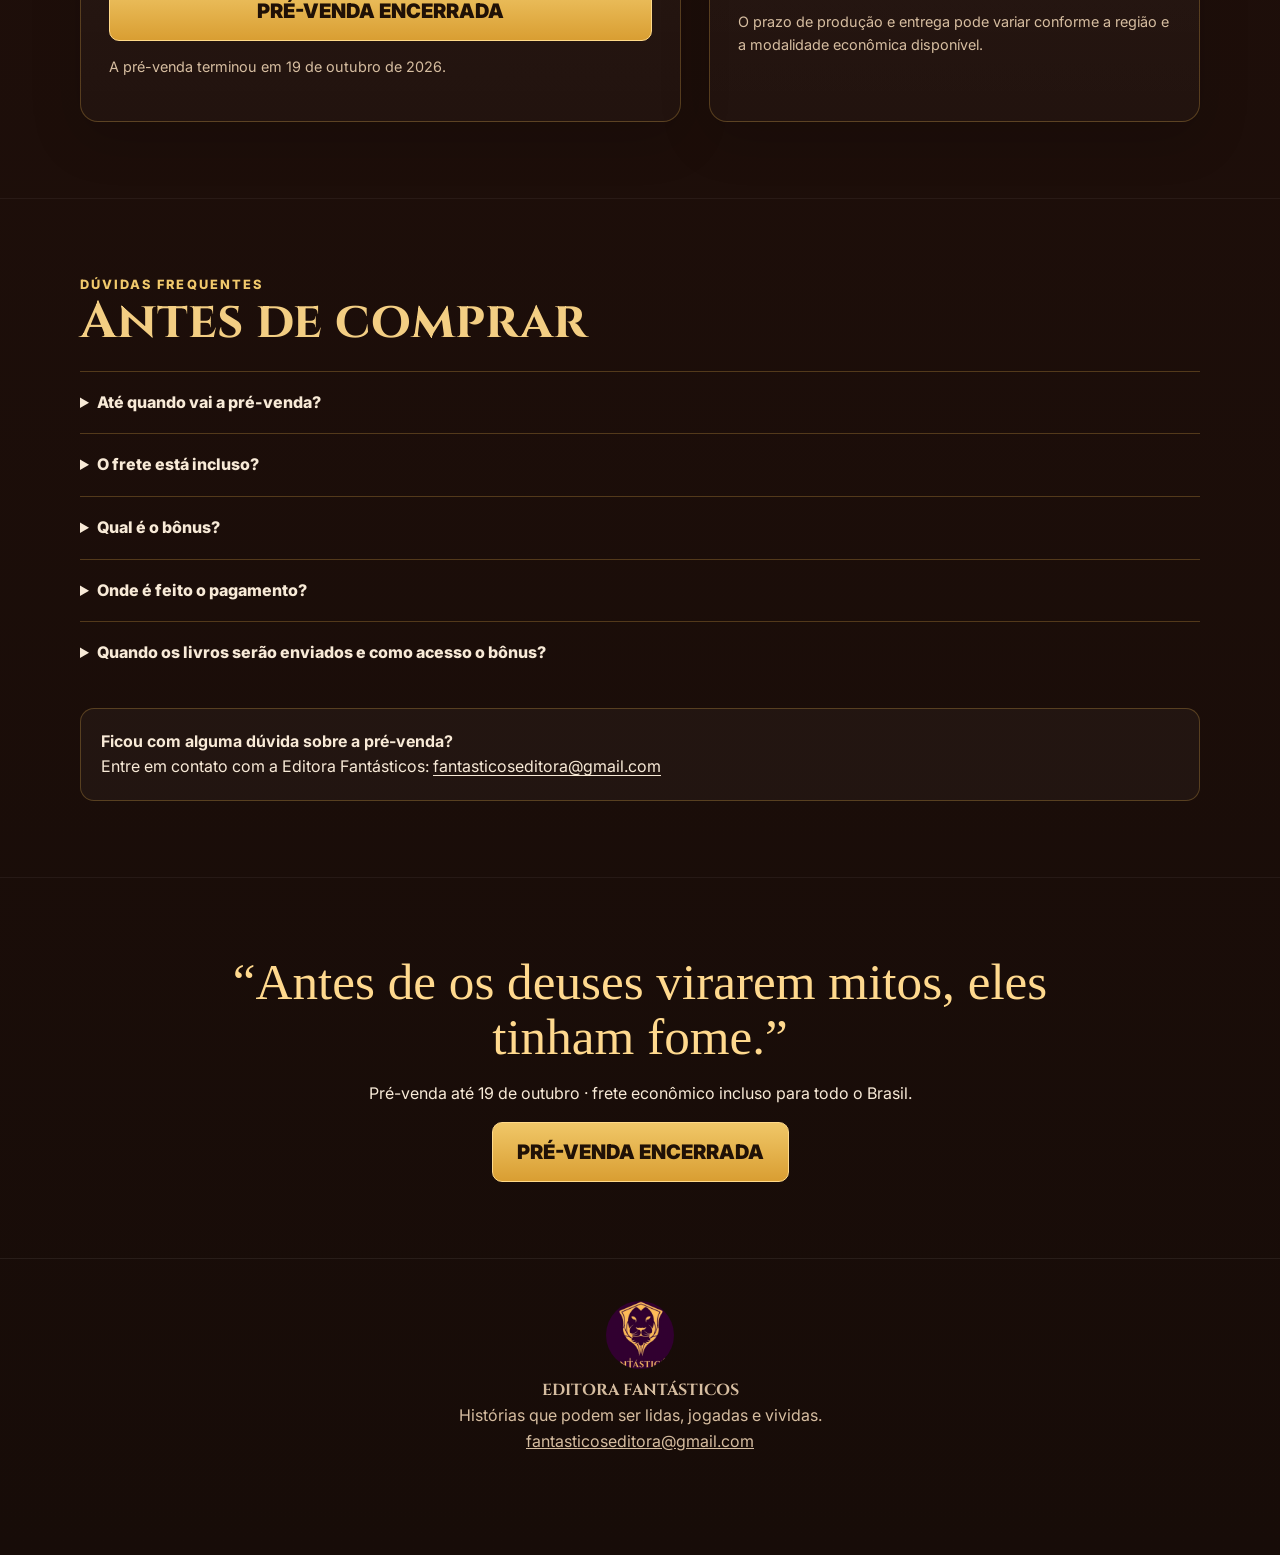
==== commit a760d6f5: "Destaca envio dos livros a partir de 19 de outubro nas duas páginas" ====
--- a/cronicas-mesopotamicas/index.html
+++ b/cronicas-mesopotamicas/index.html
@@ -15,7 +15,7 @@
   <meta property="og:image:alt" content="Capa aprovada de Crônicas Mesopotâmicas — Deuses Famintos, de Ugo Leão">
   <meta name="twitter:card" content="summary_large_image">
   <link rel="icon" type="image/jpeg" href="./referencias-oficiais/logo-fantasticos-original.jpg">
-  <link rel="stylesheet" href="./assets/styles.css?v=20261007-3">
+  <link rel="stylesheet" href="./assets/styles.css?v=20261007-4">
 </head>
 <body>
   <header class="hero">
@@ -28,6 +28,10 @@
         <p class="hook">“Antes de os deuses virarem mitos, eles tinham fome.”</p>
         
         <div class="frete">Frete econômico incluso para todo o Brasil</div>
+        <aside class="shipping-notice" aria-label="Envio dos livros da pré-venda">
+          <div class="eyebrow">Envio dos livros</div>
+          <p>Os livros comprados na pré-venda serão enviados <strong>a partir de <time datetime="2026-10-19">19 de outubro de 2026</time>.</strong></p>
+        </aside>
         <a class="cta" data-buy data-label="GARANTIR MEU EXEMPLAR" href="https://mpago.la/2rBm8qQ">GARANTIR MEU EXEMPLAR</a>
         <div class="subcta"><strong>BÔNUS: A EPIFANIA DO ESCRIBA</strong><br>PDF + EPUB para download após a compra.</div>
         <p class="hero-status" data-payment-status>Pagamento pelo Mercado Pago.</p>
@@ -114,7 +118,7 @@
         <details><summary>O frete está incluso?</summary><p>Sim. O frete econômico está incluso para todo o Brasil.</p></details>
         <details><summary>Qual é o bônus?</summary><p>O conto exclusivo <em>A Epifania do Escriba</em>, de Ugo Leão, em PDF e EPUB para download após a compra.</p></details>
         <details><summary>Onde é feito o pagamento?</summary><p>O pagamento será processado pelo Mercado Pago. Esta página não recebe nem armazena dados de cartão.</p></details>
-        <details><summary>Quando recebo o livro e o bônus?</summary><p>O prazo de produção e entrega pode variar conforme a região e a modalidade econômica disponível. O conto já está disponível em PDF e EPUB na página de retorno da compra. Guarde o endereço dessa página para acessar os arquivos.</p></details>
+        <details><summary>Quando os livros serão enviados e como acesso o bônus?</summary><p>Os livros comprados na pré-venda serão enviados <strong>a partir de 19 de outubro de 2026.</strong> O prazo de entrega pode variar conforme a região e a modalidade econômica disponível. O conto já está disponível em PDF e EPUB na página de retorno da compra. Guarde o endereço dessa página para acessar os arquivos.</p></details>
         <div class="contact"><strong>Ficou com alguma dúvida sobre a pré-venda?</strong><br>Entre em contato com a Editora Fantásticos: <a href="mailto:fantasticoseditora@gmail.com">fantasticoseditora@gmail.com</a></div>
       </div>
     </section>
--- a/cronicas-mesopotamicas/assets/styles.css
+++ b/cronicas-mesopotamicas/assets/styles.css
@@ -57,3 +57,8 @@
 /* Botões de compra com leitura ampliada; preço exibido no checkout. */
 .cta[data-buy]{font-size:1.25rem;line-height:1.3;min-height:60px}
 @media(max-width:820px){.cta[data-buy]{font-size:1.125rem}}
+
+.shipping-notice{margin:18px 0;padding:16px 18px;border:1px solid var(--line);border-left:4px solid var(--gold2);border-radius:10px;background:rgba(224,173,72,.1);text-align:left}
+.shipping-notice p{margin:6px 0 0;font-size:1rem;line-height:1.5}
+.shipping-notice strong{color:var(--gold2)}
+.shipping-notice .notice{font-size:.9rem}
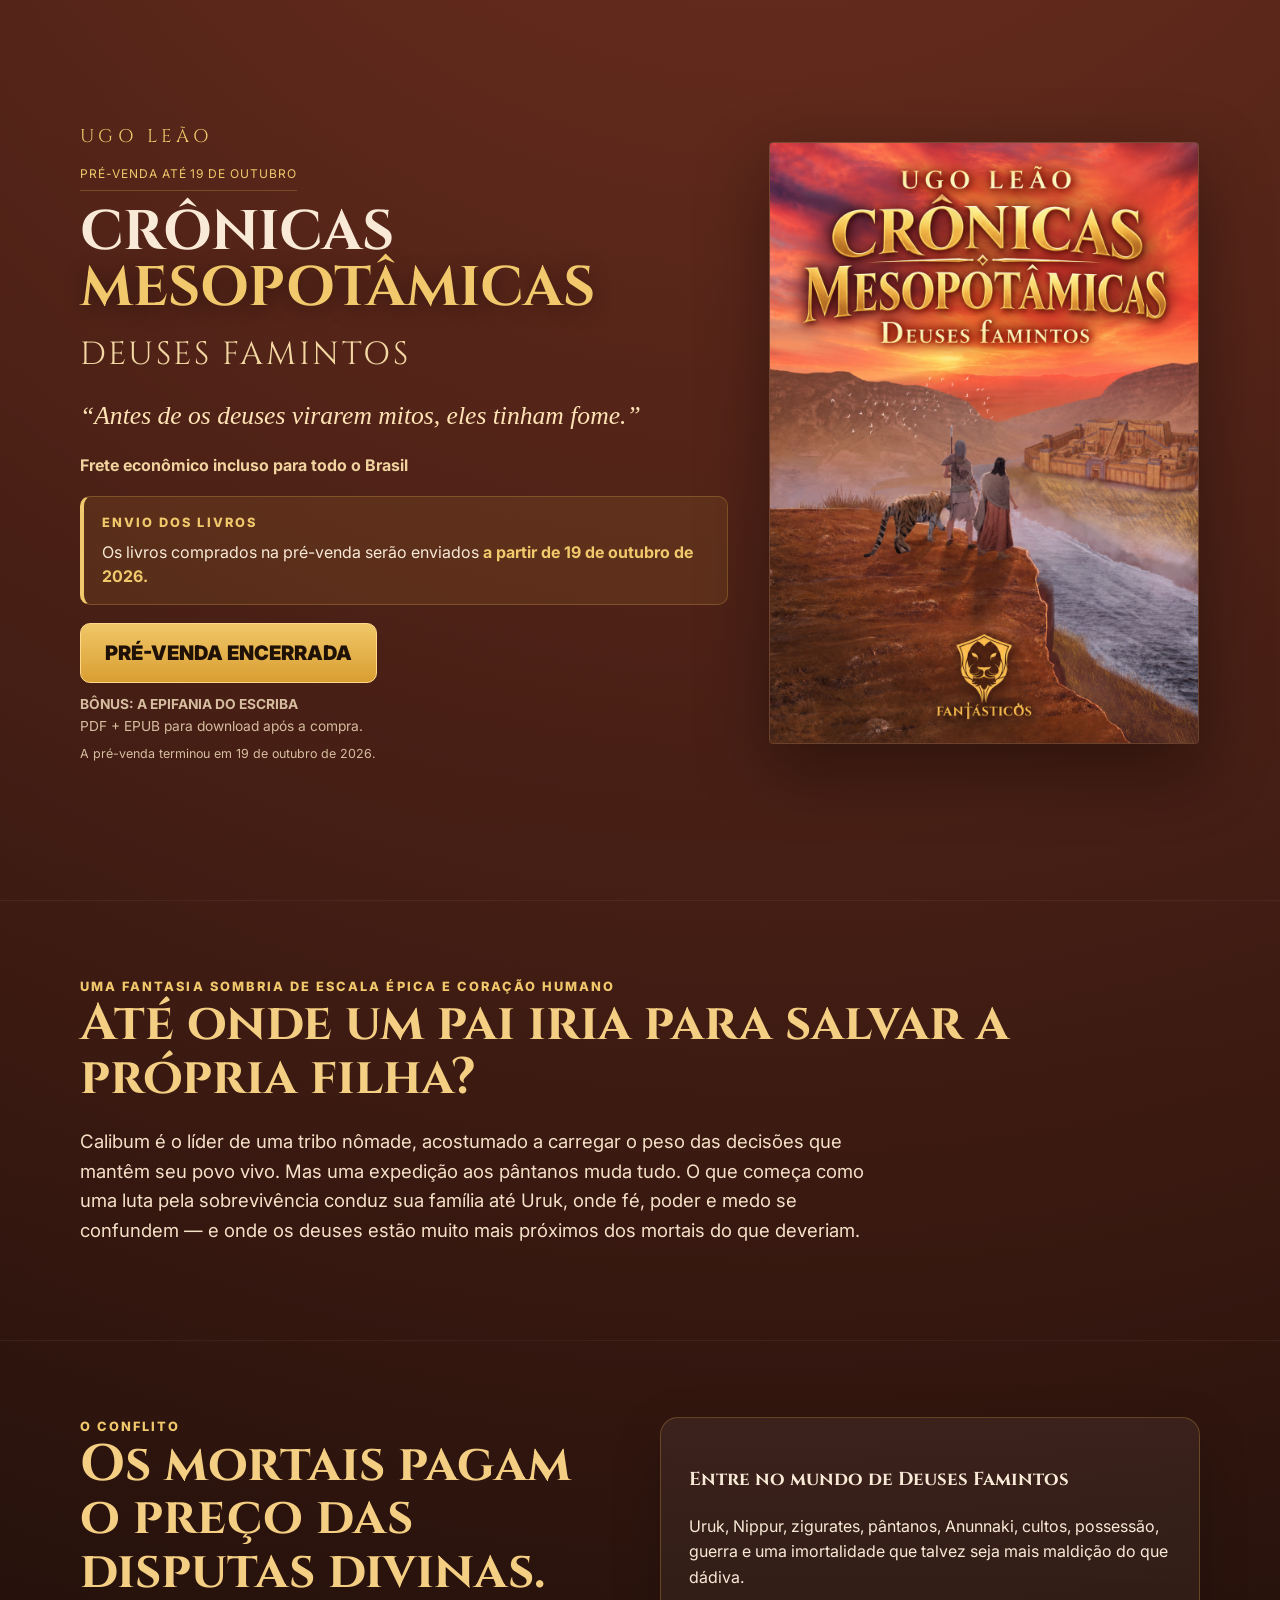
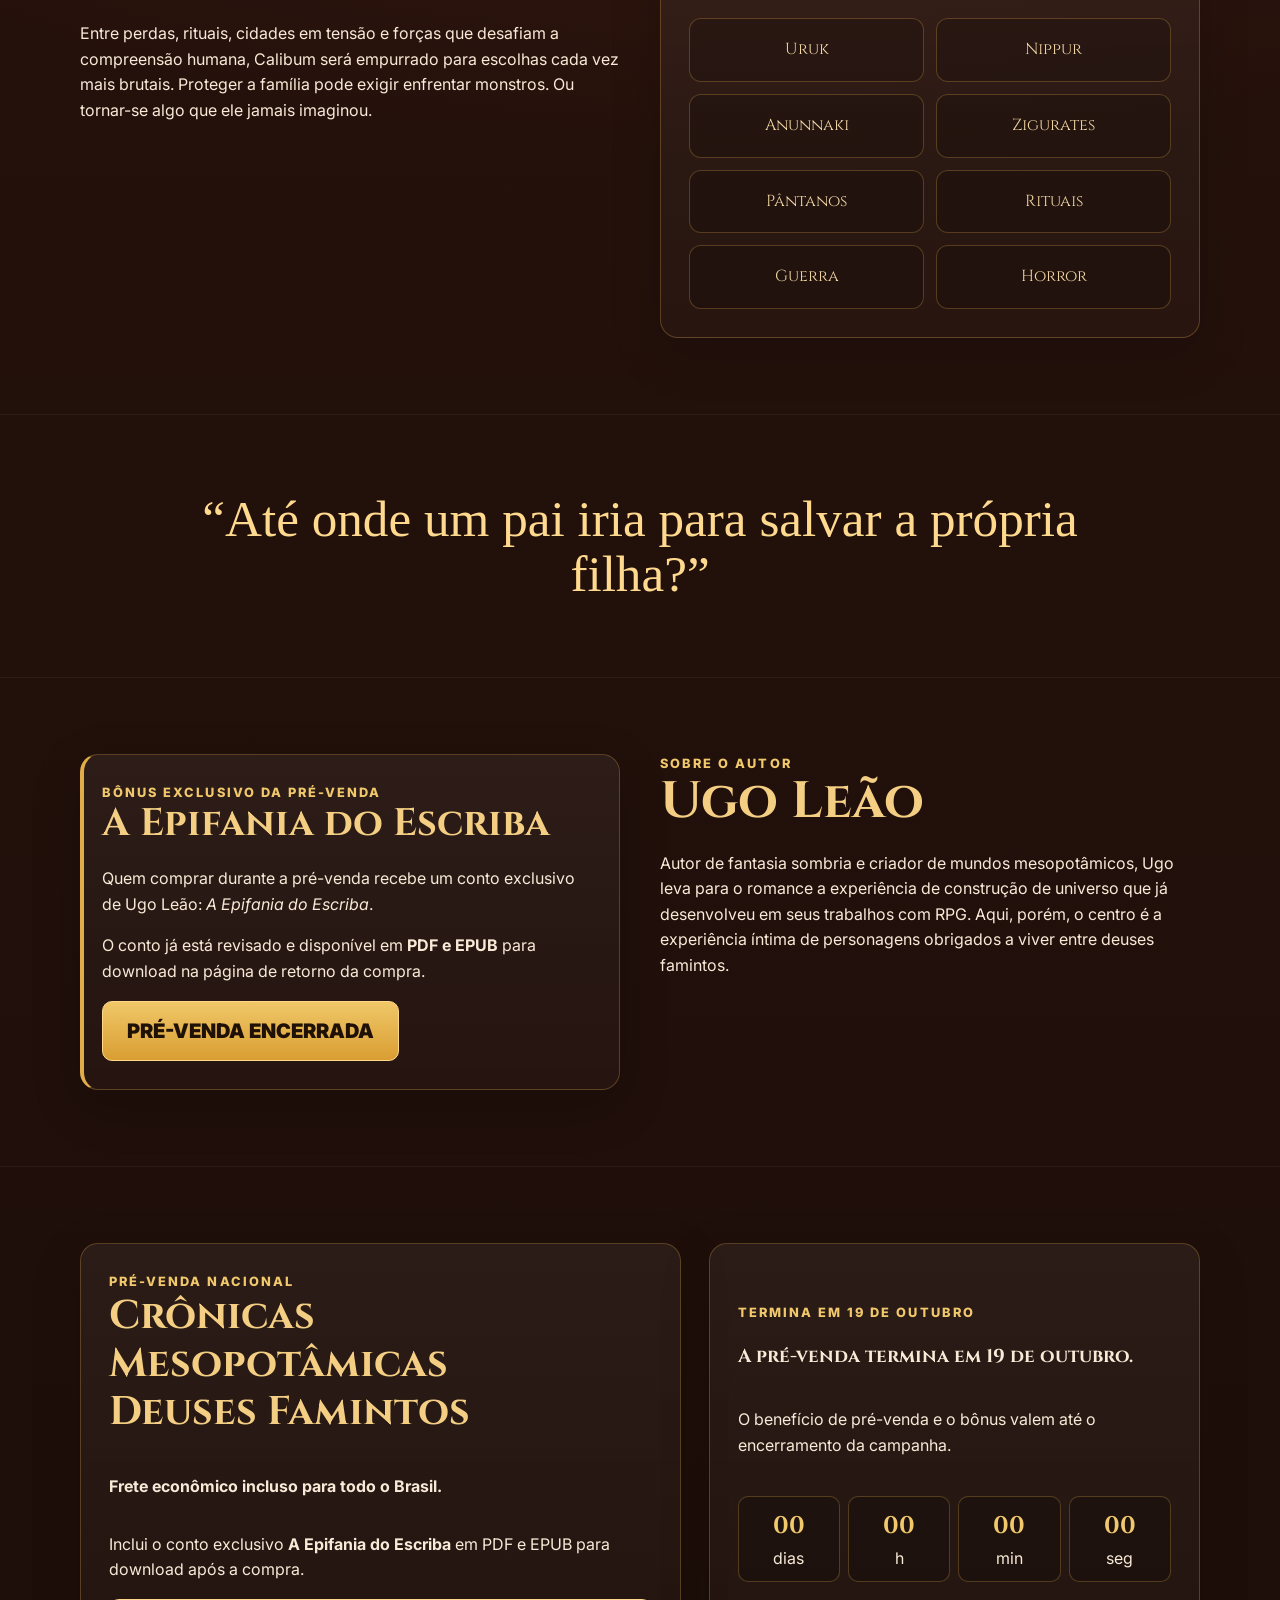
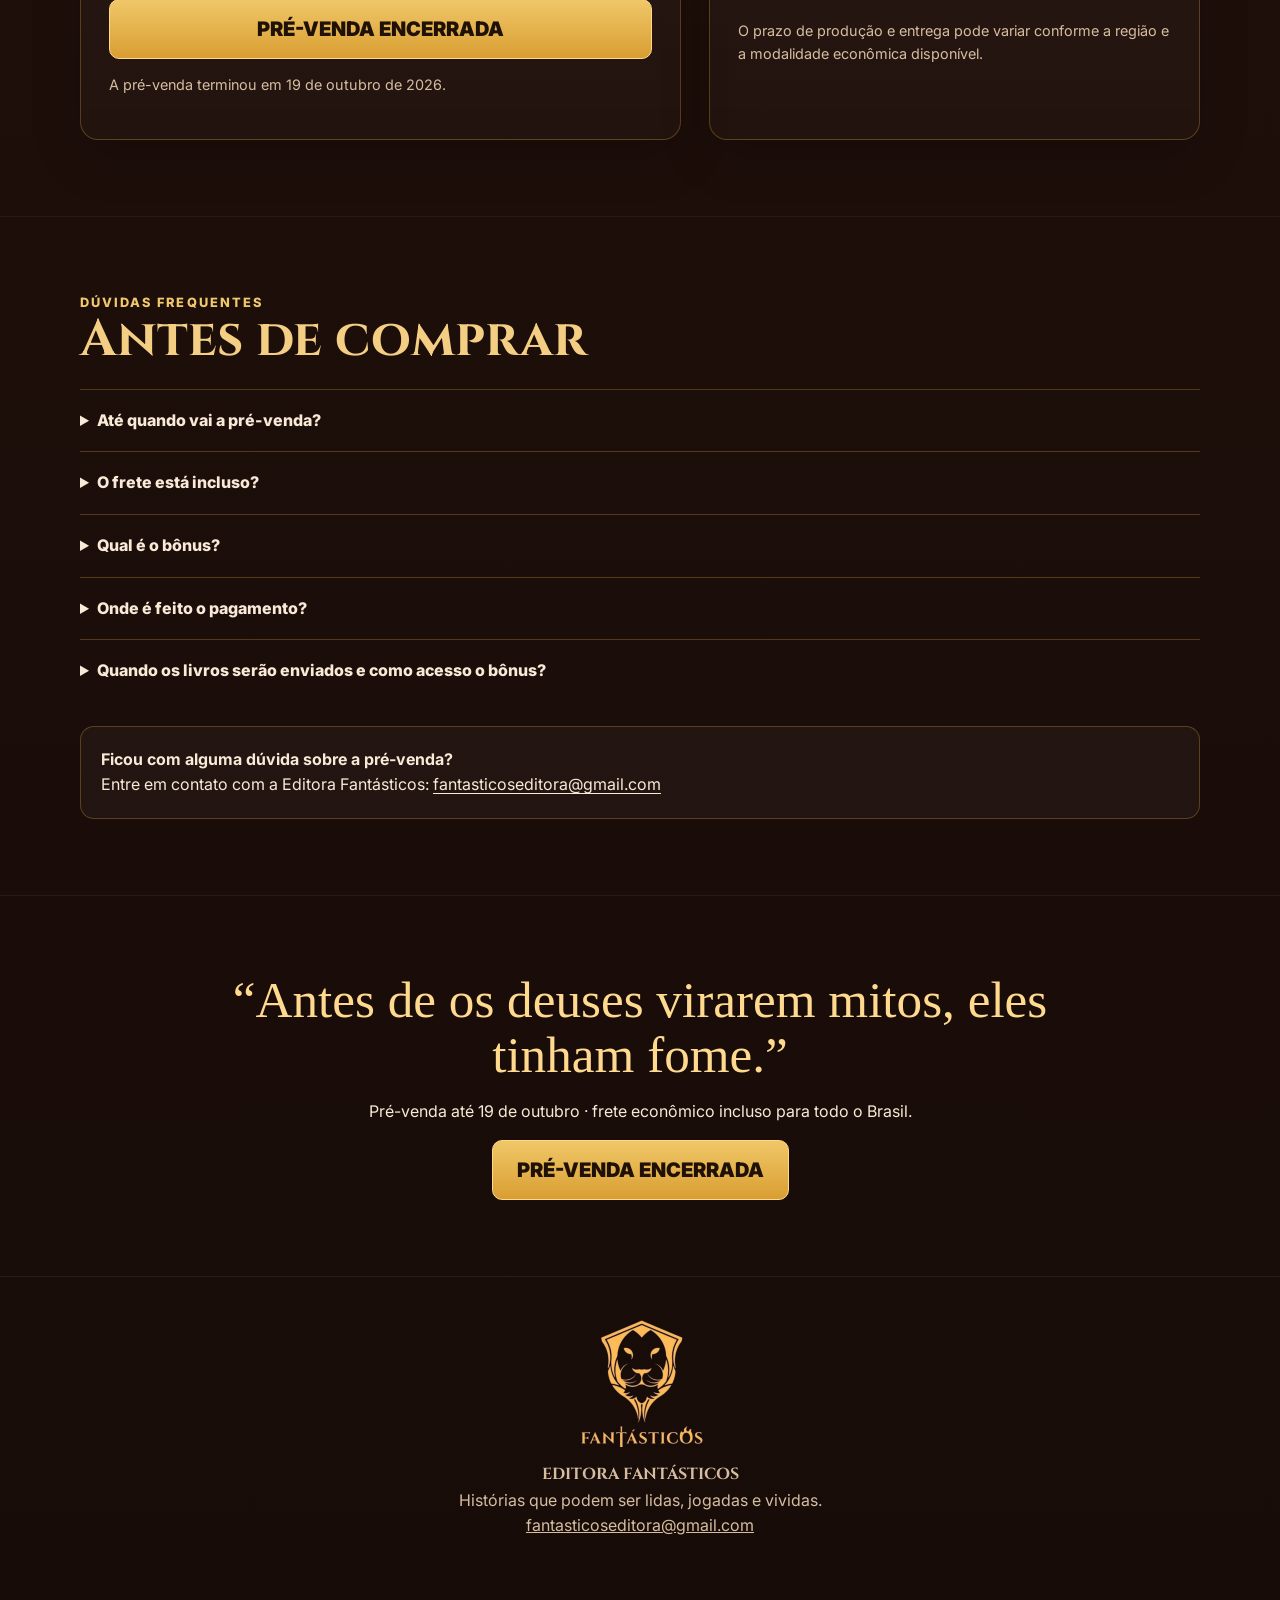
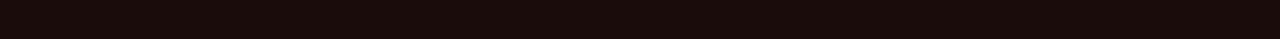
==== commit 8818c64a: "Corrige logo integral sem fundo e título responsivo da oferta" ====
--- a/cronicas-mesopotamicas/index.html
+++ b/cronicas-mesopotamicas/index.html
@@ -15,7 +15,7 @@
   <meta property="og:image:alt" content="Capa aprovada de Crônicas Mesopotâmicas — Deuses Famintos, de Ugo Leão">
   <meta name="twitter:card" content="summary_large_image">
   <link rel="icon" type="image/jpeg" href="./referencias-oficiais/logo-fantasticos-original.jpg">
-  <link rel="stylesheet" href="./assets/styles.css?v=20261007-4">
+  <link rel="stylesheet" href="./assets/styles.css?v=20261007-5">
 </head>
 <body>
   <header class="hero">
@@ -89,7 +89,7 @@
       <div class="wrap offer">
         <div class="card">
           <div class="eyebrow">Pré-venda nacional</div>
-          <h2 class="section-title" style="font-size:2.5rem">Crônicas Mesopotâmicas — Deuses Famintos</h2>
+          <h2 class="section-title offer-title"><span>Crônicas</span> <span>Mesopotâmicas</span> <span>Deuses Famintos</span></h2>
           <p><strong>Frete econômico incluso para todo o Brasil.</strong></p>
           <p>Inclui o conto exclusivo <strong>A Epifania do Escriba</strong> em PDF e EPUB para download após a compra.</p>
           <a class="cta" data-buy data-label="COMPRAR NA PRÉ-VENDA" href="https://mpago.la/2rBm8qQ">COMPRAR NA PRÉ-VENDA</a>
@@ -132,7 +132,7 @@
     </section>
   </main>
 
-  <footer><div class="wrap"><img class="footer-logo" src="./referencias-oficiais/logo-fantasticos-original.jpg" width="68" height="68" alt="Logo original da Editora Fantásticos" loading="lazy"><br><strong class="cinzel">EDITORA FANTÁSTICOS</strong><br>Histórias que podem ser lidas, jogadas e vividas.<br><a href="mailto:fantasticoseditora@gmail.com">fantasticoseditora@gmail.com</a></div></footer>
+  <footer><div class="wrap"><img class="footer-logo" src="./referencias-oficiais/logo-fantasticos-transparente.png" width="128" height="128" alt="Logo integral da Editora Fantásticos" loading="lazy"><strong class="cinzel">EDITORA FANTÁSTICOS</strong><br>Histórias que podem ser lidas, jogadas e vividas.<br><a href="mailto:fantasticoseditora@gmail.com">fantasticoseditora@gmail.com</a></div></footer>
   <div class="sticky"><a class="cta" data-buy data-label="GARANTIR MEU EXEMPLAR" href="https://mpago.la/2rBm8qQ">GARANTIR MEU EXEMPLAR</a></div>
   <script src="./assets/app.js?v=20261007-2"></script>
 </body>
--- a/cronicas-mesopotamicas/assets/styles.css
+++ b/cronicas-mesopotamicas/assets/styles.css
@@ -15,10 +15,10 @@
 .cta[aria-disabled="true"]{opacity:1;filter:none;cursor:default;pointer-events:auto;box-shadow:none}
 .cta[aria-disabled="true"]:hover{transform:none;filter:none}
 .cover{height:auto;display:block}
-.footer-logo{object-fit:contain;border-radius:50%}
+.footer-logo{display:block;width:128px;max-width:100%;height:auto;margin:0 auto 14px;object-fit:contain;border-radius:0;background:transparent}
 .contact a{overflow-wrap:anywhere;text-underline-offset:3px}
 .card{min-width:0}
-.section-title{overflow-wrap:break-word}
+.section-title{overflow-wrap:normal;word-break:normal;hyphens:none}
 .world{grid-template-columns:repeat(2,minmax(0,1fr))}
 .timebox{min-width:0;flex:1;padding:10px 8px}
 .countdown{gap:8px;flex-wrap:nowrap}
@@ -62,3 +62,6 @@
 .shipping-notice p{margin:6px 0 0;font-size:1rem;line-height:1.5}
 .shipping-notice strong{color:var(--gold2)}
 .shipping-notice .notice{font-size:.9rem}
+
+.offer-title{font-size:clamp(1.125rem,5.2vw,2.5rem);line-height:1.2}
+.offer-title span{display:block;white-space:nowrap}
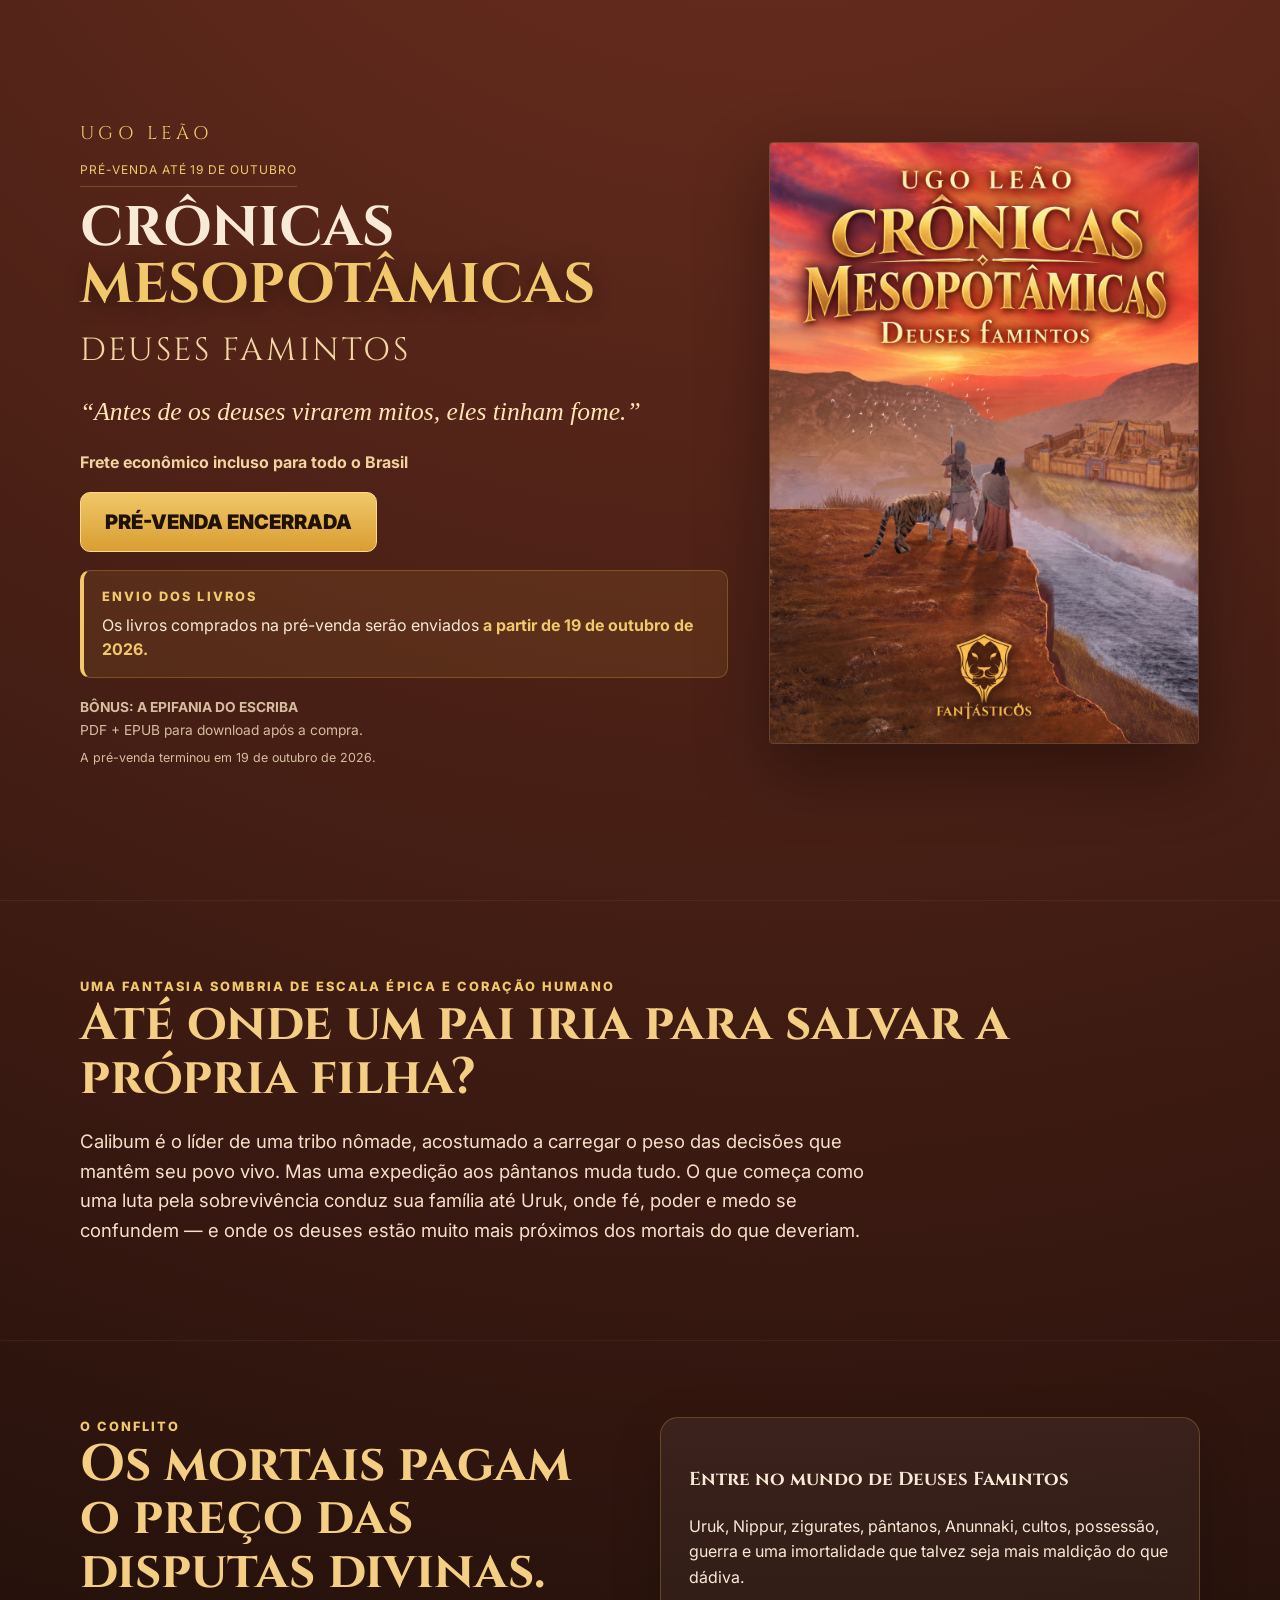
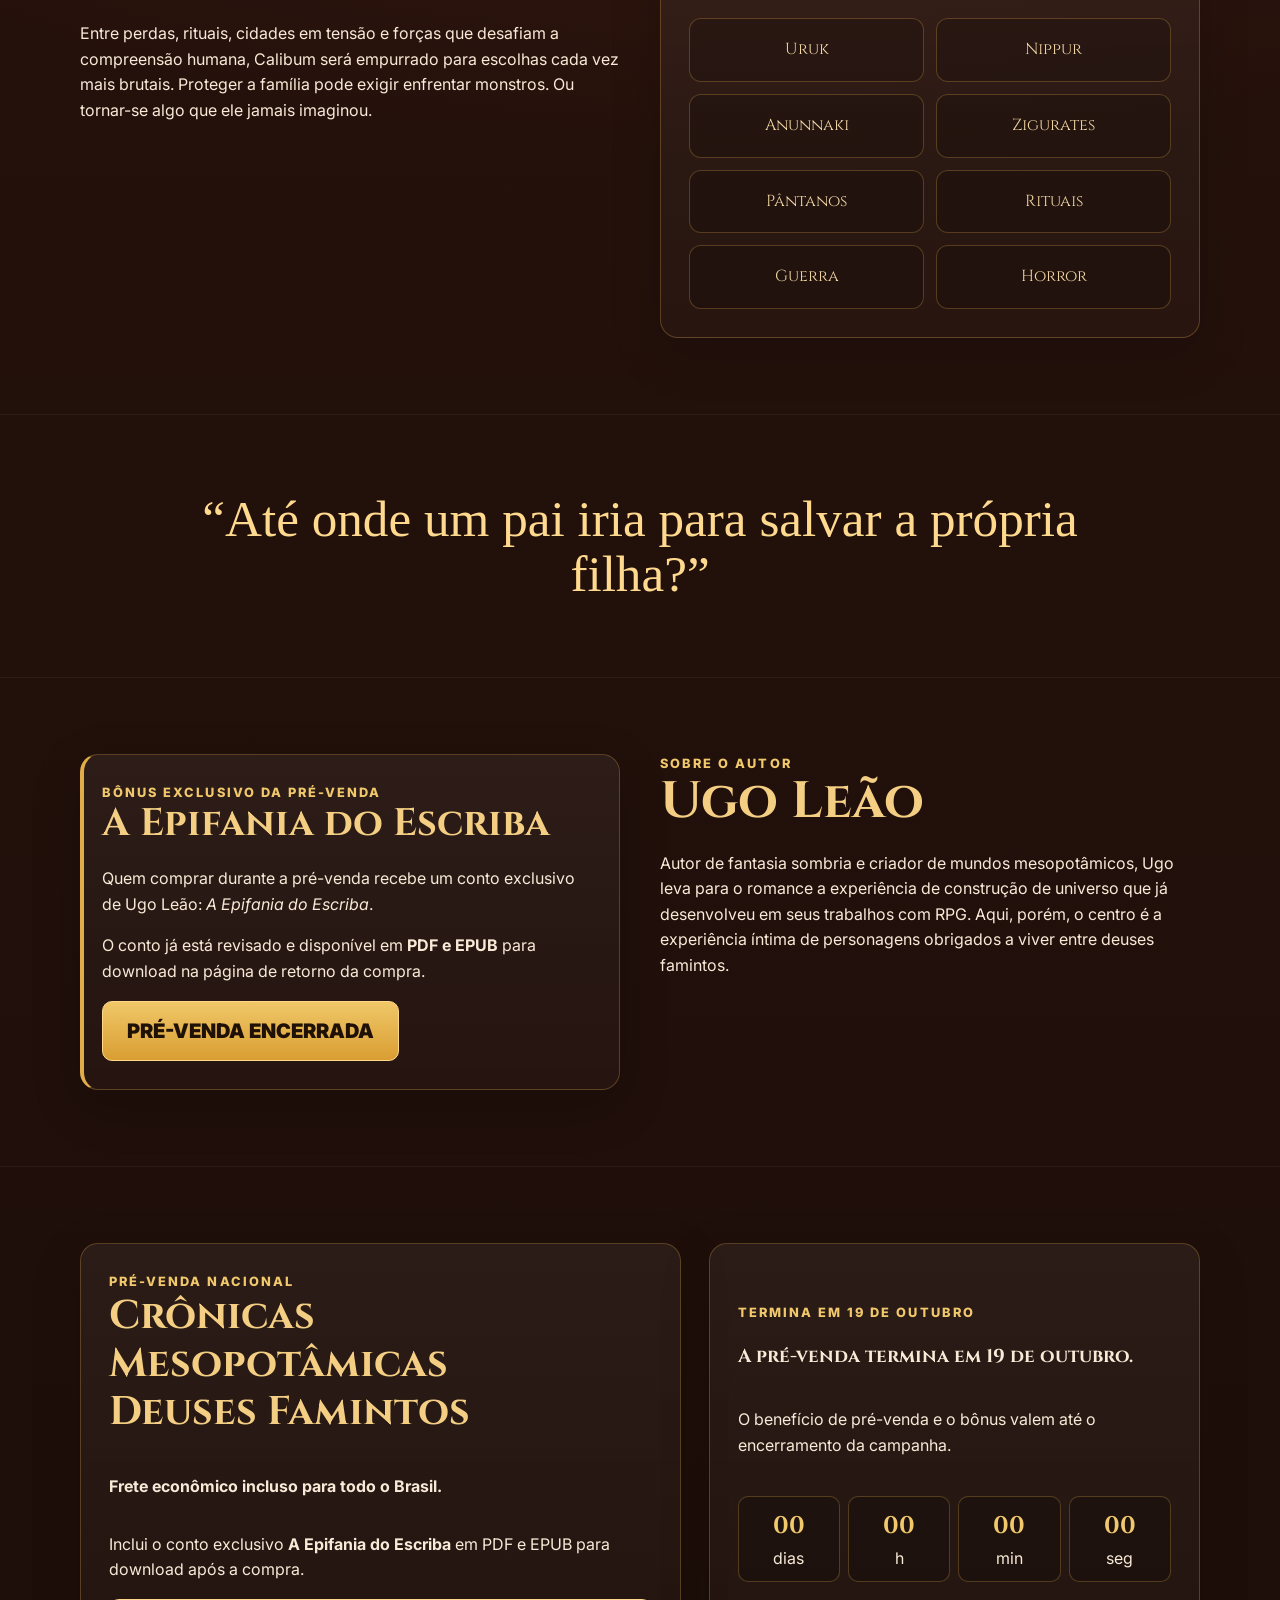
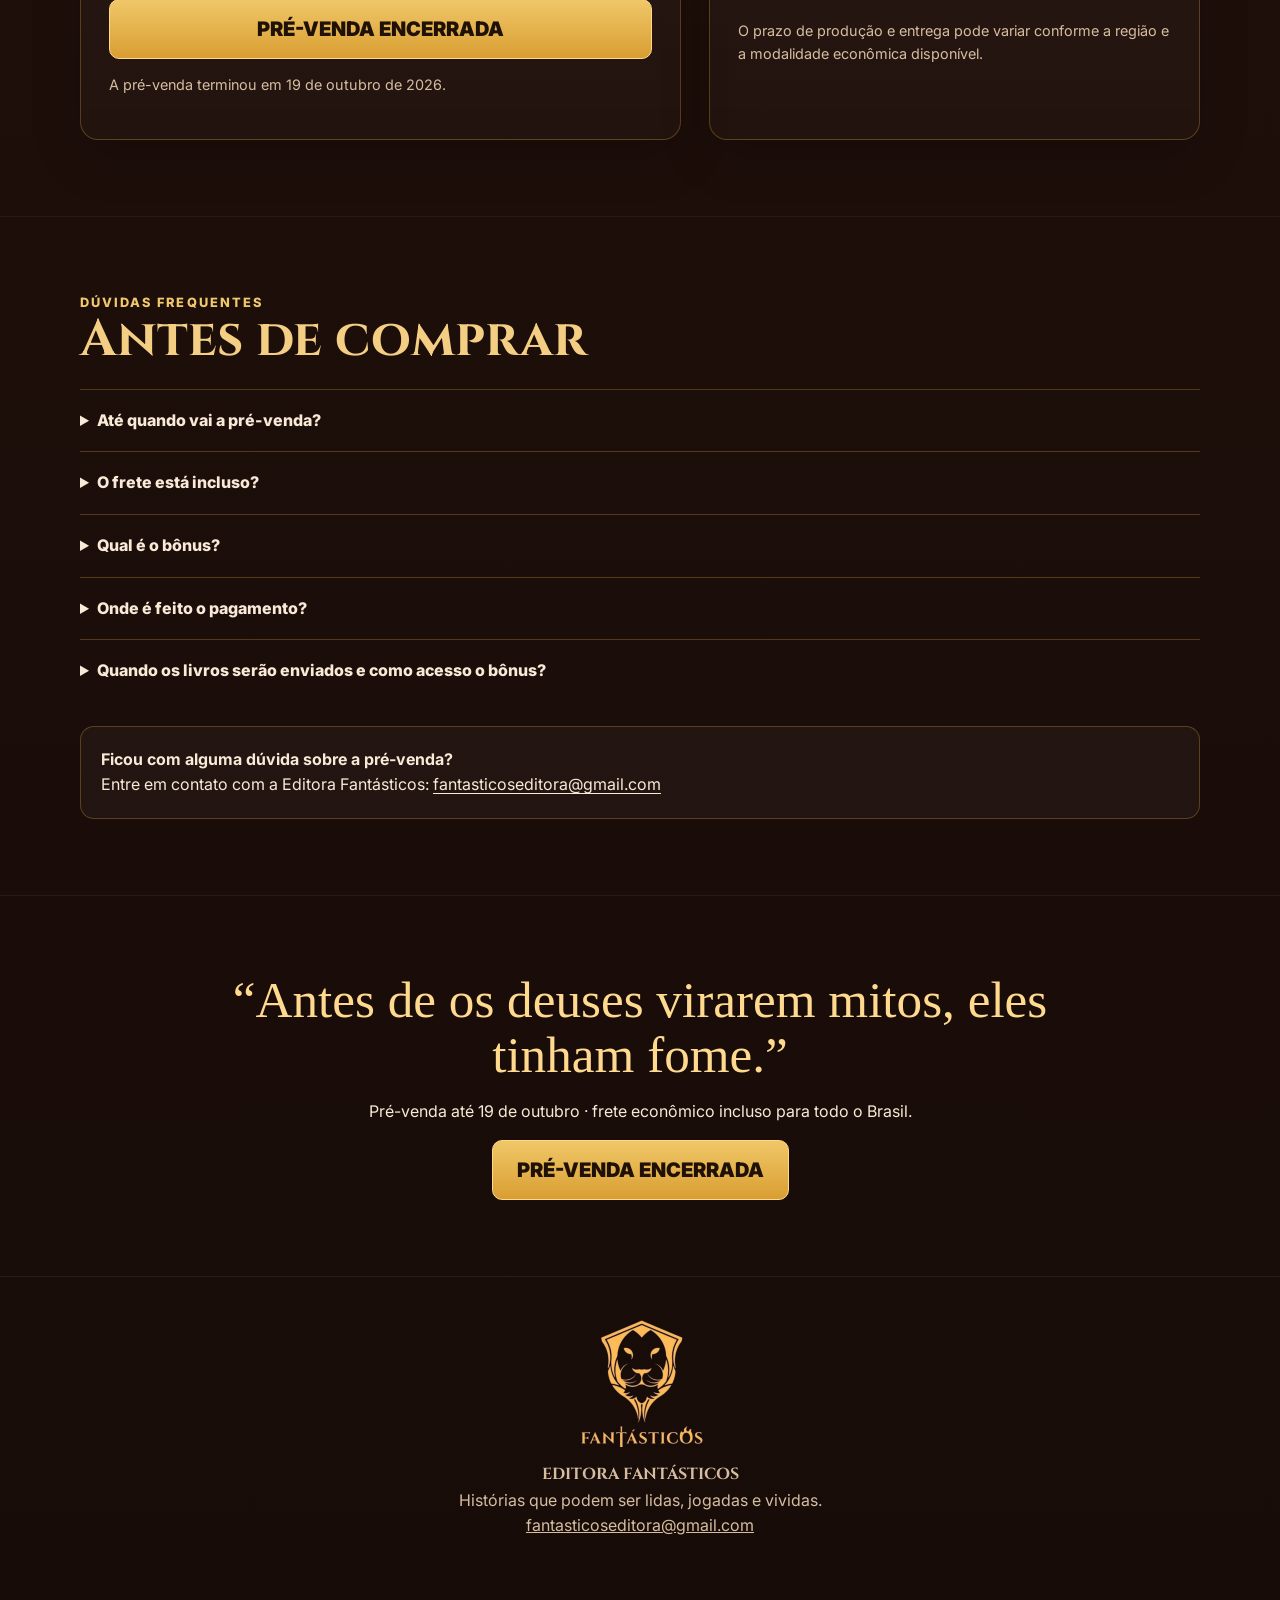
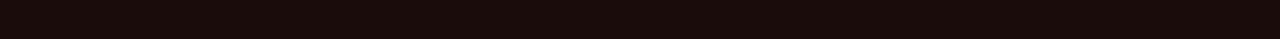
==== commit 881f13da: "Prioriza capa na primeira dobra mobile e posiciona envio abaixo do botão" ====
--- a/cronicas-mesopotamicas/index.html
+++ b/cronicas-mesopotamicas/index.html
@@ -15,7 +15,7 @@
   <meta property="og:image:alt" content="Capa aprovada de Crônicas Mesopotâmicas — Deuses Famintos, de Ugo Leão">
   <meta name="twitter:card" content="summary_large_image">
   <link rel="icon" type="image/jpeg" href="./referencias-oficiais/logo-fantasticos-original.jpg">
-  <link rel="stylesheet" href="./assets/styles.css?v=20261007-5">
+  <link rel="stylesheet" href="./assets/styles.css?v=20261007-6">
 </head>
 <body>
   <header class="hero">
@@ -26,17 +26,19 @@
         <h1>Crônicas <span>Mesopotâmicas</span></h1>
         <p class="series">Deuses Famintos</p>
         <p class="hook">“Antes de os deuses virarem mitos, eles tinham fome.”</p>
-        
+
+      </div>
+      <img width="1060" height="1484" fetchpriority="high" decoding="async" class="cover" src="./referencias-oficiais/capa-aprovada-cronicas-mesopotamicas.png" alt="Capa de Crônicas Mesopotâmicas — Deuses Famintos, de Ugo Leão">
+      <div class="hero-actions">
         <div class="frete">Frete econômico incluso para todo o Brasil</div>
+        <a class="cta" data-buy data-label="GARANTIR MEU EXEMPLAR" href="https://mpago.la/2rBm8qQ">GARANTIR MEU EXEMPLAR</a>
         <aside class="shipping-notice" aria-label="Envio dos livros da pré-venda">
           <div class="eyebrow">Envio dos livros</div>
           <p>Os livros comprados na pré-venda serão enviados <strong>a partir de <time datetime="2026-10-19">19 de outubro de 2026</time>.</strong></p>
         </aside>
-        <a class="cta" data-buy data-label="GARANTIR MEU EXEMPLAR" href="https://mpago.la/2rBm8qQ">GARANTIR MEU EXEMPLAR</a>
         <div class="subcta"><strong>BÔNUS: A EPIFANIA DO ESCRIBA</strong><br>PDF + EPUB para download após a compra.</div>
         <p class="hero-status" data-payment-status>Pagamento pelo Mercado Pago.</p>
       </div>
-      <img width="1060" height="1484" fetchpriority="high" decoding="async" class="cover" src="./referencias-oficiais/capa-aprovada-cronicas-mesopotamicas.png" alt="Capa de Crônicas Mesopotâmicas — Deuses Famintos, de Ugo Leão">
     </div>
   </header>
 
--- a/cronicas-mesopotamicas/assets/styles.css
+++ b/cronicas-mesopotamicas/assets/styles.css
@@ -65,3 +65,19 @@
 
 .offer-title{font-size:clamp(1.125rem,5.2vw,2.5rem);line-height:1.2}
 .offer-title span{display:block;white-space:nowrap}
+
+/* A capa aparece antes da oferta no mobile; aviso de envio após o botão. */
+.hero-grid{row-gap:0}
+.hero-copy{grid-column:1;grid-row:1}
+.hero-actions{grid-column:1;grid-row:2;min-width:0}
+.hero-grid>.cover{grid-column:2;grid-row:1 / span 2}
+@media(max-width:820px){
+ .hero{padding-top:18px}
+ .hero-grid{row-gap:12px}
+ .hero-copy{grid-column:1;grid-row:1;order:initial}
+ .hero-grid>.cover{grid-column:1;grid-row:2;order:initial;width:clamp(150px,44vw,200px);max-width:100%;margin:0 auto}
+ .hero-actions{grid-column:1;grid-row:3}
+ .hero-copy .hook{margin-bottom:0}
+ .hero-actions .shipping-notice{margin:14px 0;padding:12px 14px}
+ .hero-actions .shipping-notice p{font-size:.9rem}
+}
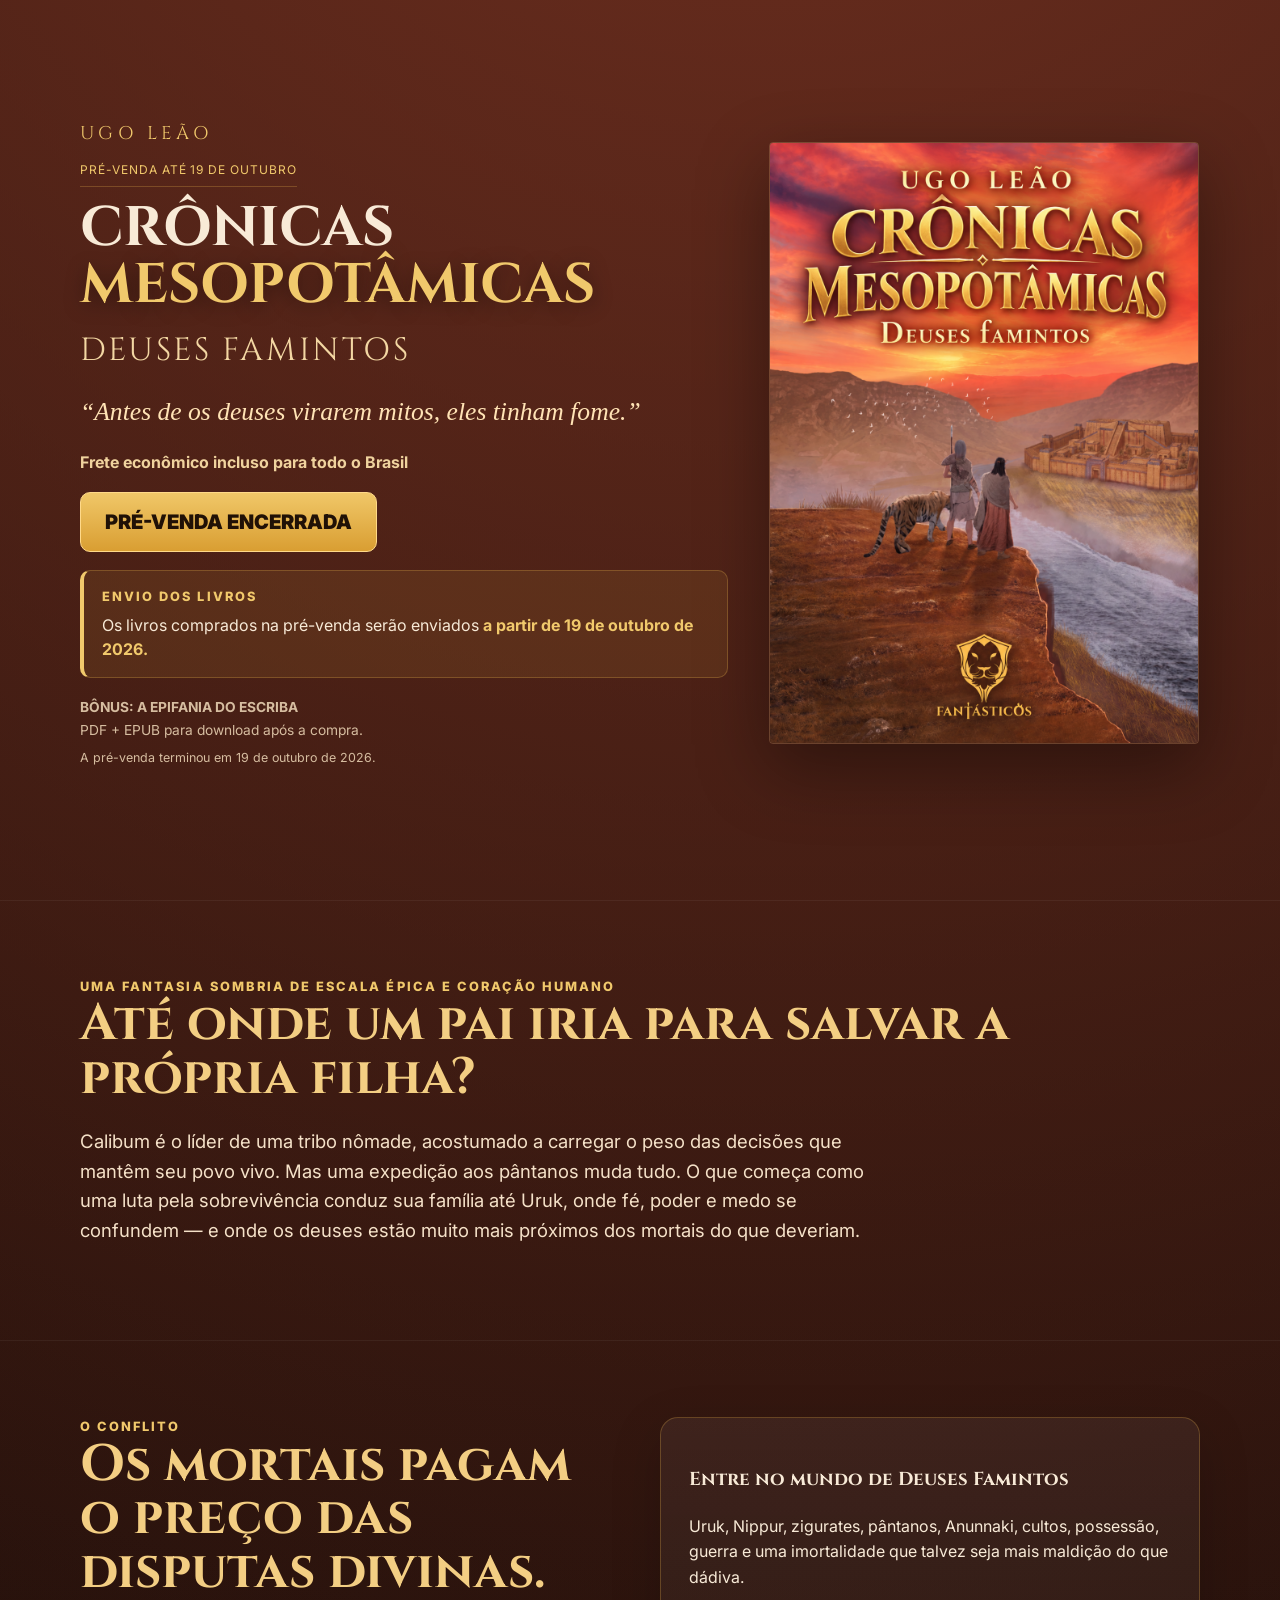
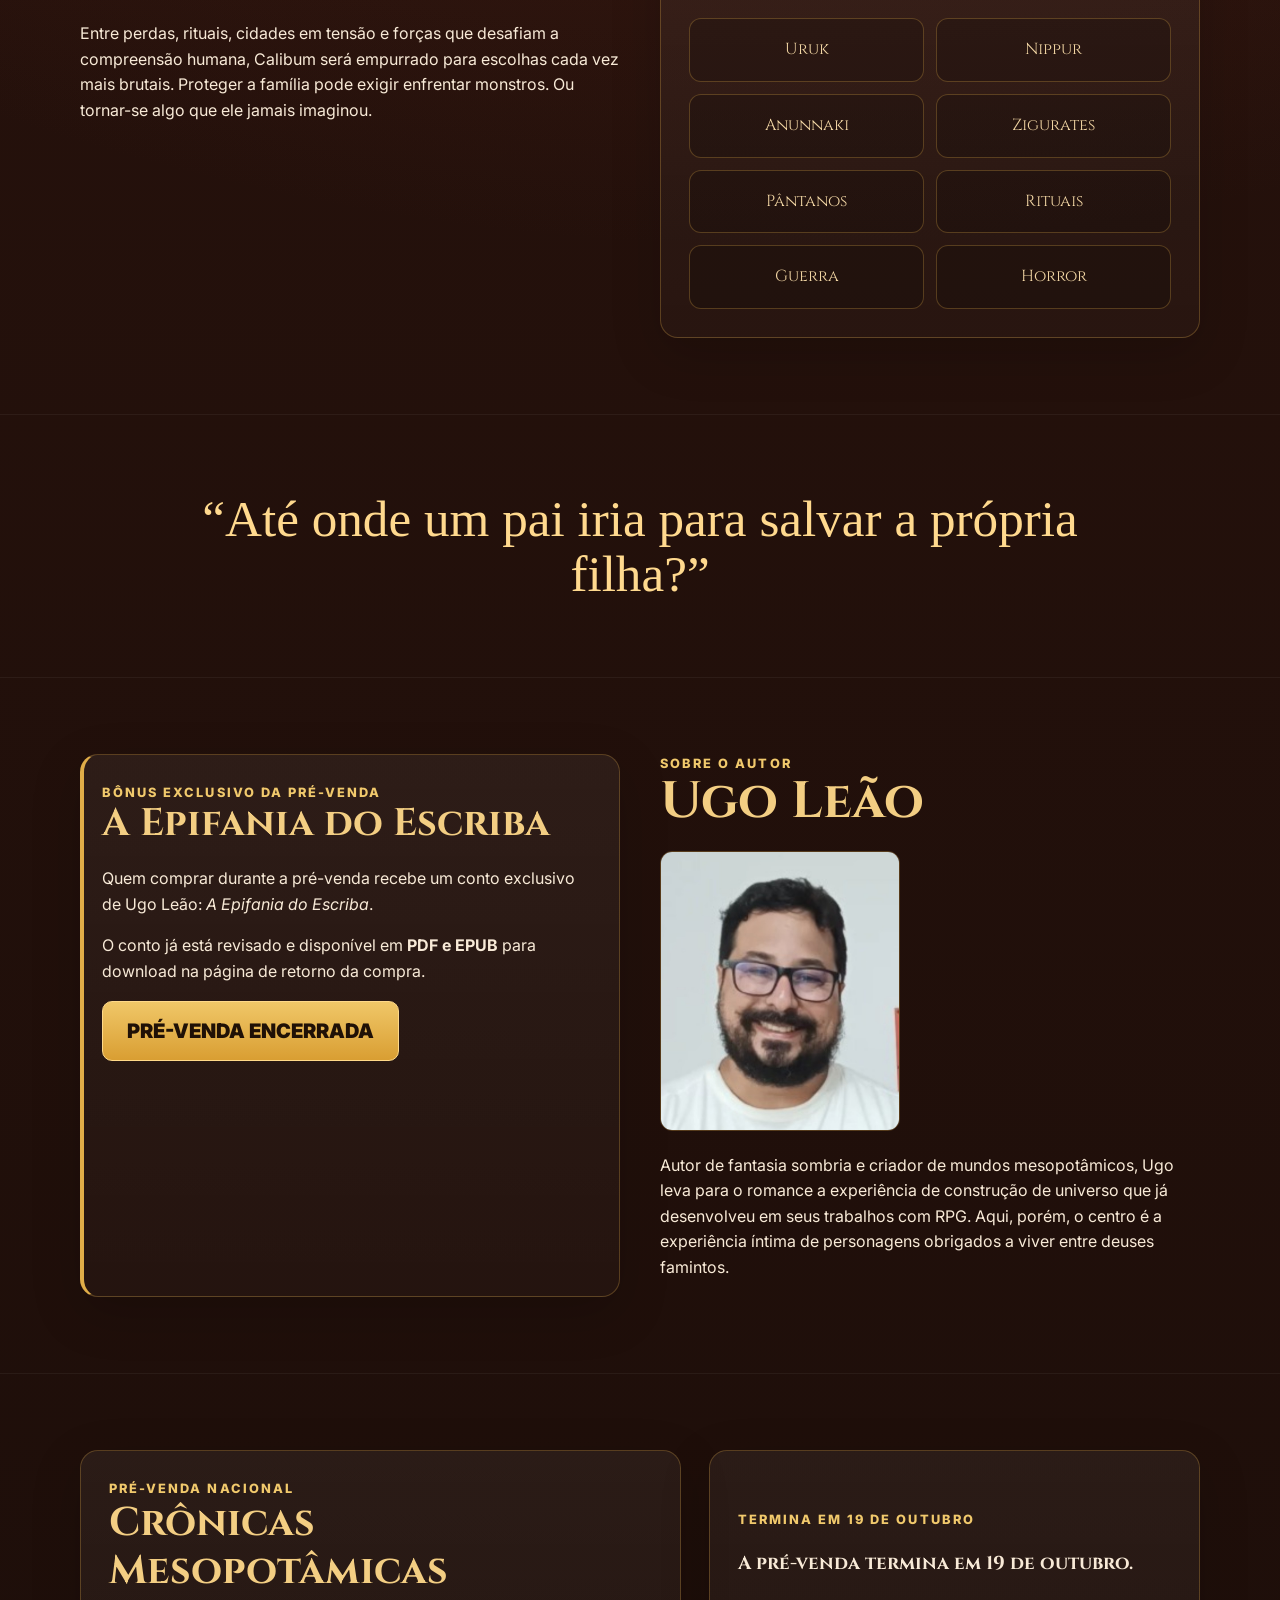
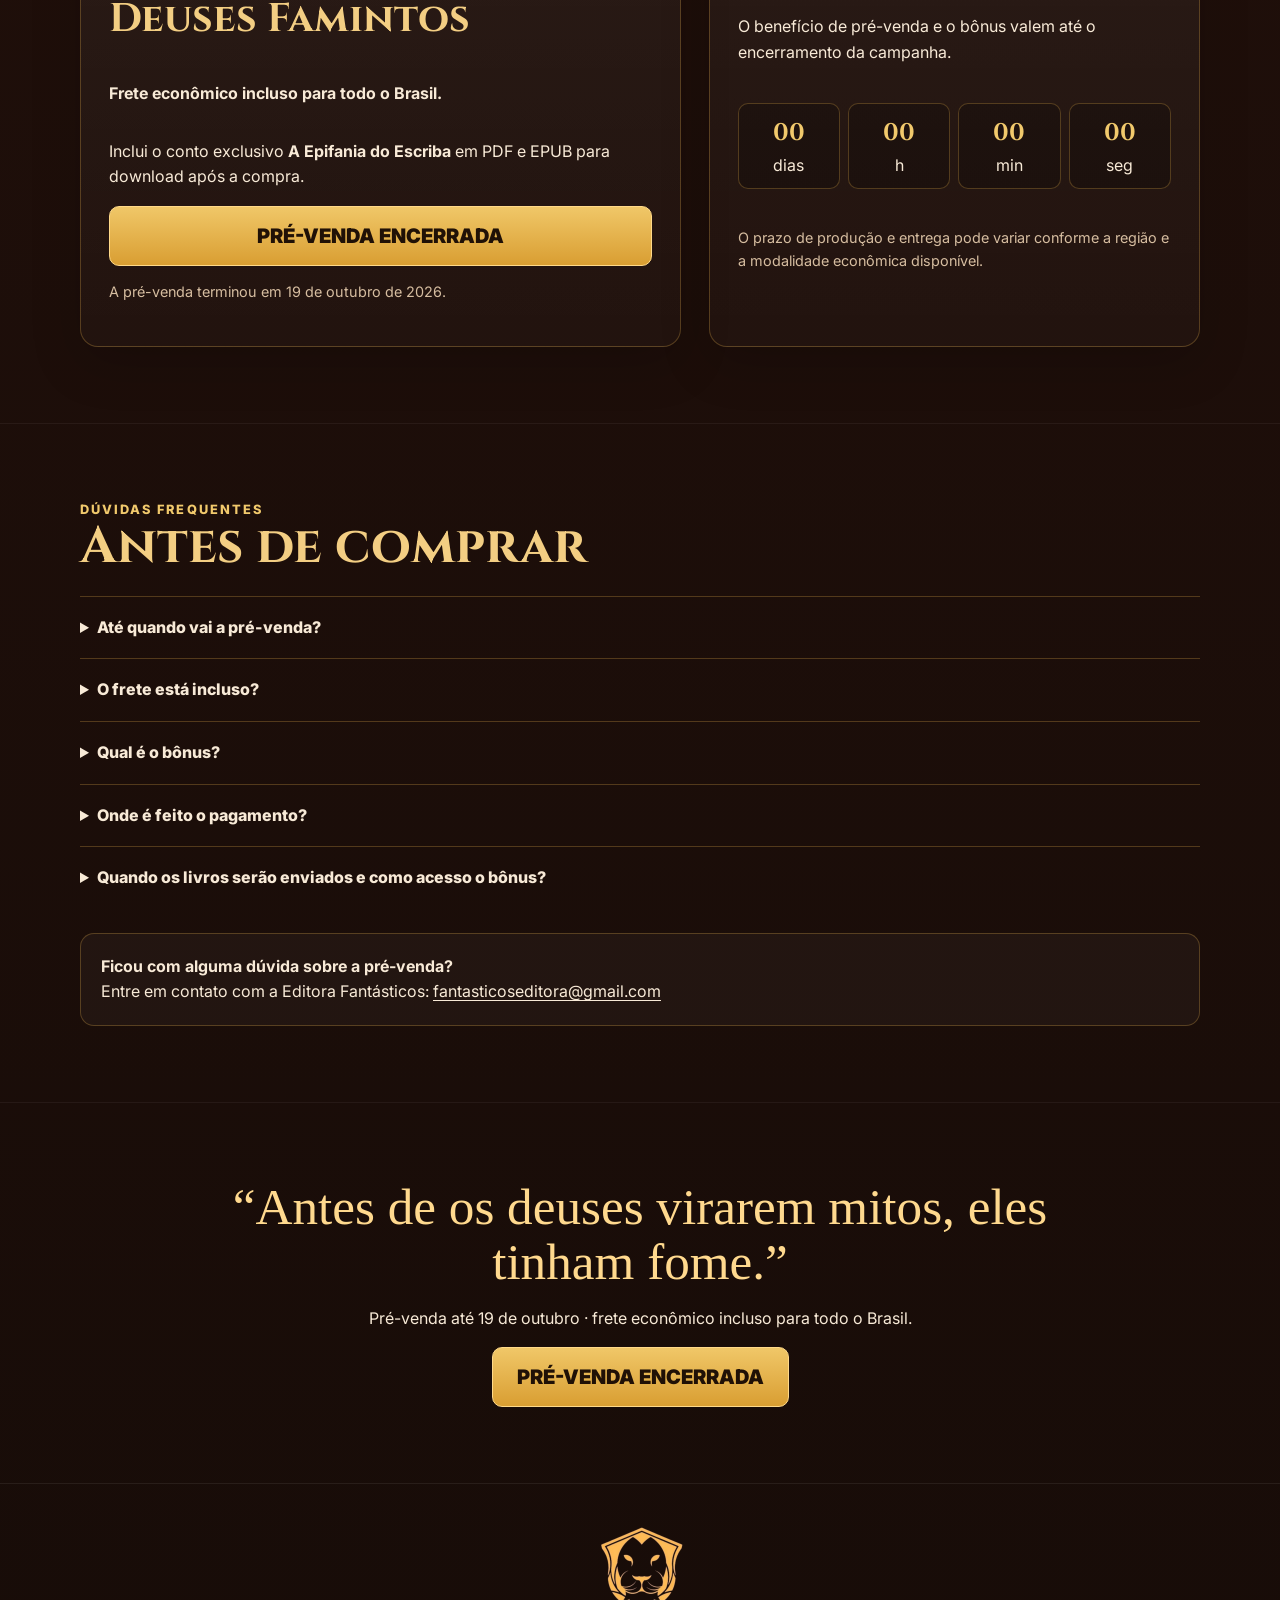
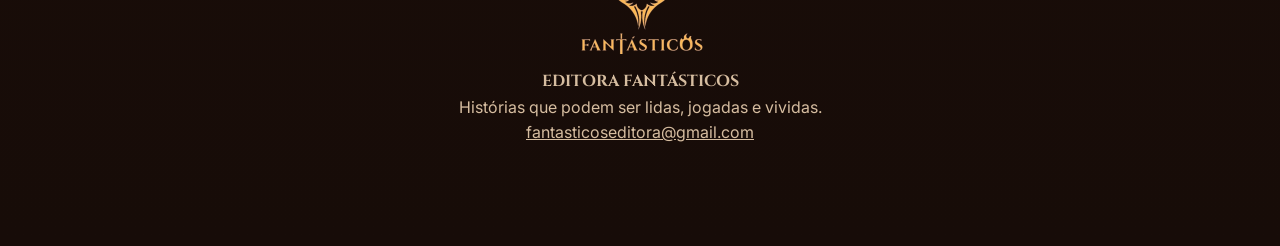
==== commit 55805bab: "Inclui foto original de Ugo Leão com enquadramento no rosto por CSS" ====
--- a/cronicas-mesopotamicas/index.html
+++ b/cronicas-mesopotamicas/index.html
@@ -15,7 +15,7 @@
   <meta property="og:image:alt" content="Capa aprovada de Crônicas Mesopotâmicas — Deuses Famintos, de Ugo Leão">
   <meta name="twitter:card" content="summary_large_image">
   <link rel="icon" type="image/jpeg" href="./referencias-oficiais/logo-fantasticos-original.jpg">
-  <link rel="stylesheet" href="./assets/styles.css?v=20261007-6">
+  <link rel="stylesheet" href="./assets/styles.css?v=20261007-7">
 </head>
 <body>
   <header class="hero">
@@ -31,13 +31,13 @@
       <img width="1060" height="1484" fetchpriority="high" decoding="async" class="cover" src="./referencias-oficiais/capa-aprovada-cronicas-mesopotamicas.png" alt="Capa de Crônicas Mesopotâmicas — Deuses Famintos, de Ugo Leão">
       <div class="hero-actions">
         <div class="frete">Frete econômico incluso para todo o Brasil</div>
-        <a class="cta" data-buy data-label="GARANTIR MEU EXEMPLAR" href="https://mpago.la/2rBm8qQ">GARANTIR MEU EXEMPLAR</a>
+        <a class="cta" data-buy data-label="GARANTIR MEU EXEMPLAR" href="./dados-de-envio/">GARANTIR MEU EXEMPLAR</a>
         <aside class="shipping-notice" aria-label="Envio dos livros da pré-venda">
           <div class="eyebrow">Envio dos livros</div>
           <p>Os livros comprados na pré-venda serão enviados <strong>a partir de <time datetime="2026-10-19">19 de outubro de 2026</time>.</strong></p>
         </aside>
         <div class="subcta"><strong>BÔNUS: A EPIFANIA DO ESCRIBA</strong><br>PDF + EPUB para download após a compra.</div>
-        <p class="hero-status" data-payment-status>Pagamento pelo Mercado Pago.</p>
+        <p class="hero-status" data-payment-status>Informe os dados de envio e continue para o Mercado Pago.</p>
       </div>
     </div>
   </header>
@@ -77,11 +77,14 @@
           <h2 class="section-title" style="font-size:2.4rem">A Epifania do Escriba</h2>
           <p>Quem comprar durante a pré-venda recebe um conto exclusivo de Ugo Leão: <em>A Epifania do Escriba</em>.</p>
           <p>O conto já está revisado e disponível em <strong>PDF e EPUB</strong> para download na página de retorno da compra.</p>
-          <a class="cta" data-buy data-label="GARANTIR MEU EXEMPLAR" href="https://mpago.la/2rBm8qQ">GARANTIR MEU EXEMPLAR</a>
+          <a class="cta" data-buy data-label="GARANTIR MEU EXEMPLAR" href="./dados-de-envio/">GARANTIR MEU EXEMPLAR</a>
         </div>
-        <div>
+        <div id="sobre-o-autor" class="author-profile">
           <div class="eyebrow">Sobre o autor</div>
           <h2 class="section-title">Ugo Leão</h2>
+          <figure class="author-portrait">
+            <img src="./referencias-oficiais/foto-ugo-leao-original.jpg" width="1251" height="1536" alt="Retrato de Ugo Leão, autor de Crônicas Mesopotâmicas — Deuses Famintos" loading="lazy" decoding="async">
+          </figure>
           <p>Autor de fantasia sombria e criador de mundos mesopotâmicos, Ugo leva para o romance a experiência de construção de universo que já desenvolveu em seus trabalhos com RPG. Aqui, porém, o centro é a experiência íntima de personagens obrigados a viver entre deuses famintos.</p>
         </div>
       </div>
@@ -94,7 +97,7 @@
           <h2 class="section-title offer-title"><span>Crônicas</span> <span>Mesopotâmicas</span> <span>Deuses Famintos</span></h2>
           <p><strong>Frete econômico incluso para todo o Brasil.</strong></p>
           <p>Inclui o conto exclusivo <strong>A Epifania do Escriba</strong> em PDF e EPUB para download após a compra.</p>
-          <a class="cta" data-buy data-label="COMPRAR NA PRÉ-VENDA" href="https://mpago.la/2rBm8qQ">COMPRAR NA PRÉ-VENDA</a>
+          <a class="cta" data-buy data-label="COMPRAR NA PRÉ-VENDA" href="./dados-de-envio/">COMPRAR NA PRÉ-VENDA</a>
           <p class="notice" data-payment-status></p>
         </div>
         <div class="card">
@@ -119,7 +122,7 @@
         <details><summary>Até quando vai a pré-venda?</summary><p>Até 19 de outubro de 2026.</p></details>
         <details><summary>O frete está incluso?</summary><p>Sim. O frete econômico está incluso para todo o Brasil.</p></details>
         <details><summary>Qual é o bônus?</summary><p>O conto exclusivo <em>A Epifania do Escriba</em>, de Ugo Leão, em PDF e EPUB para download após a compra.</p></details>
-        <details><summary>Onde é feito o pagamento?</summary><p>O pagamento será processado pelo Mercado Pago. Esta página não recebe nem armazena dados de cartão.</p></details>
+        <details><summary>Onde é feito o pagamento?</summary><p>Primeiro, preencha seus dados de contato e o endereço de entrega. Após a confirmação do envio desses dados à editora, continue para o Mercado Pago, que processa o pagamento. Esta página não recebe nem armazena dados de cartão.</p></details>
         <details><summary>Quando os livros serão enviados e como acesso o bônus?</summary><p>Os livros comprados na pré-venda serão enviados <strong>a partir de 19 de outubro de 2026.</strong> O prazo de entrega pode variar conforme a região e a modalidade econômica disponível. O conto já está disponível em PDF e EPUB na página de retorno da compra. Guarde o endereço dessa página para acessar os arquivos.</p></details>
         <div class="contact"><strong>Ficou com alguma dúvida sobre a pré-venda?</strong><br>Entre em contato com a Editora Fantásticos: <a href="mailto:fantasticoseditora@gmail.com">fantasticoseditora@gmail.com</a></div>
       </div>
@@ -129,13 +132,13 @@
       <div class="wrap" style="text-align:center">
         <p class="quote">“Antes de os deuses virarem mitos, eles tinham fome.”</p>
         <p>Pré-venda até 19 de outubro · frete econômico incluso para todo o Brasil.</p>
-        <a class="cta" data-buy data-label="GARANTIR MEU EXEMPLAR" href="https://mpago.la/2rBm8qQ">GARANTIR MEU EXEMPLAR</a>
+        <a class="cta" data-buy data-label="GARANTIR MEU EXEMPLAR" href="./dados-de-envio/">GARANTIR MEU EXEMPLAR</a>
       </div>
     </section>
   </main>
 
   <footer><div class="wrap"><img class="footer-logo" src="./referencias-oficiais/logo-fantasticos-transparente.png" width="128" height="128" alt="Logo integral da Editora Fantásticos" loading="lazy"><strong class="cinzel">EDITORA FANTÁSTICOS</strong><br>Histórias que podem ser lidas, jogadas e vividas.<br><a href="mailto:fantasticoseditora@gmail.com">fantasticoseditora@gmail.com</a></div></footer>
-  <div class="sticky"><a class="cta" data-buy data-label="GARANTIR MEU EXEMPLAR" href="https://mpago.la/2rBm8qQ">GARANTIR MEU EXEMPLAR</a></div>
-  <script src="./assets/app.js?v=20261007-2"></script>
+  <div class="sticky"><a class="cta" data-buy data-label="GARANTIR MEU EXEMPLAR" href="./dados-de-envio/">GARANTIR MEU EXEMPLAR</a></div>
+  <script src="./assets/app.js?v=20261007-3"></script>
 </body>
 </html>
--- a/cronicas-mesopotamicas/assets/styles.css
+++ b/cronicas-mesopotamicas/assets/styles.css
@@ -81,3 +81,8 @@
  .hero-actions .shipping-notice{margin:14px 0;padding:12px 14px}
  .hero-actions .shipping-notice p{font-size:.9rem}
 }
+
+/* Foto original do autor: enquadramento apenas por CSS, sem tratamento. */
+.author-portrait{position:relative;overflow:hidden;width:min(240px,100%);aspect-ratio:6 / 7;margin:0 0 22px;border:1px solid var(--line);border-radius:12px;background:transparent}
+.author-portrait img{position:absolute;display:block;width:150%;max-width:none;height:auto;left:50%;top:50%;transform:translate(-52%,-42%)}
+@media(max-width:820px){.author-portrait{margin-left:auto;margin-right:auto}}
